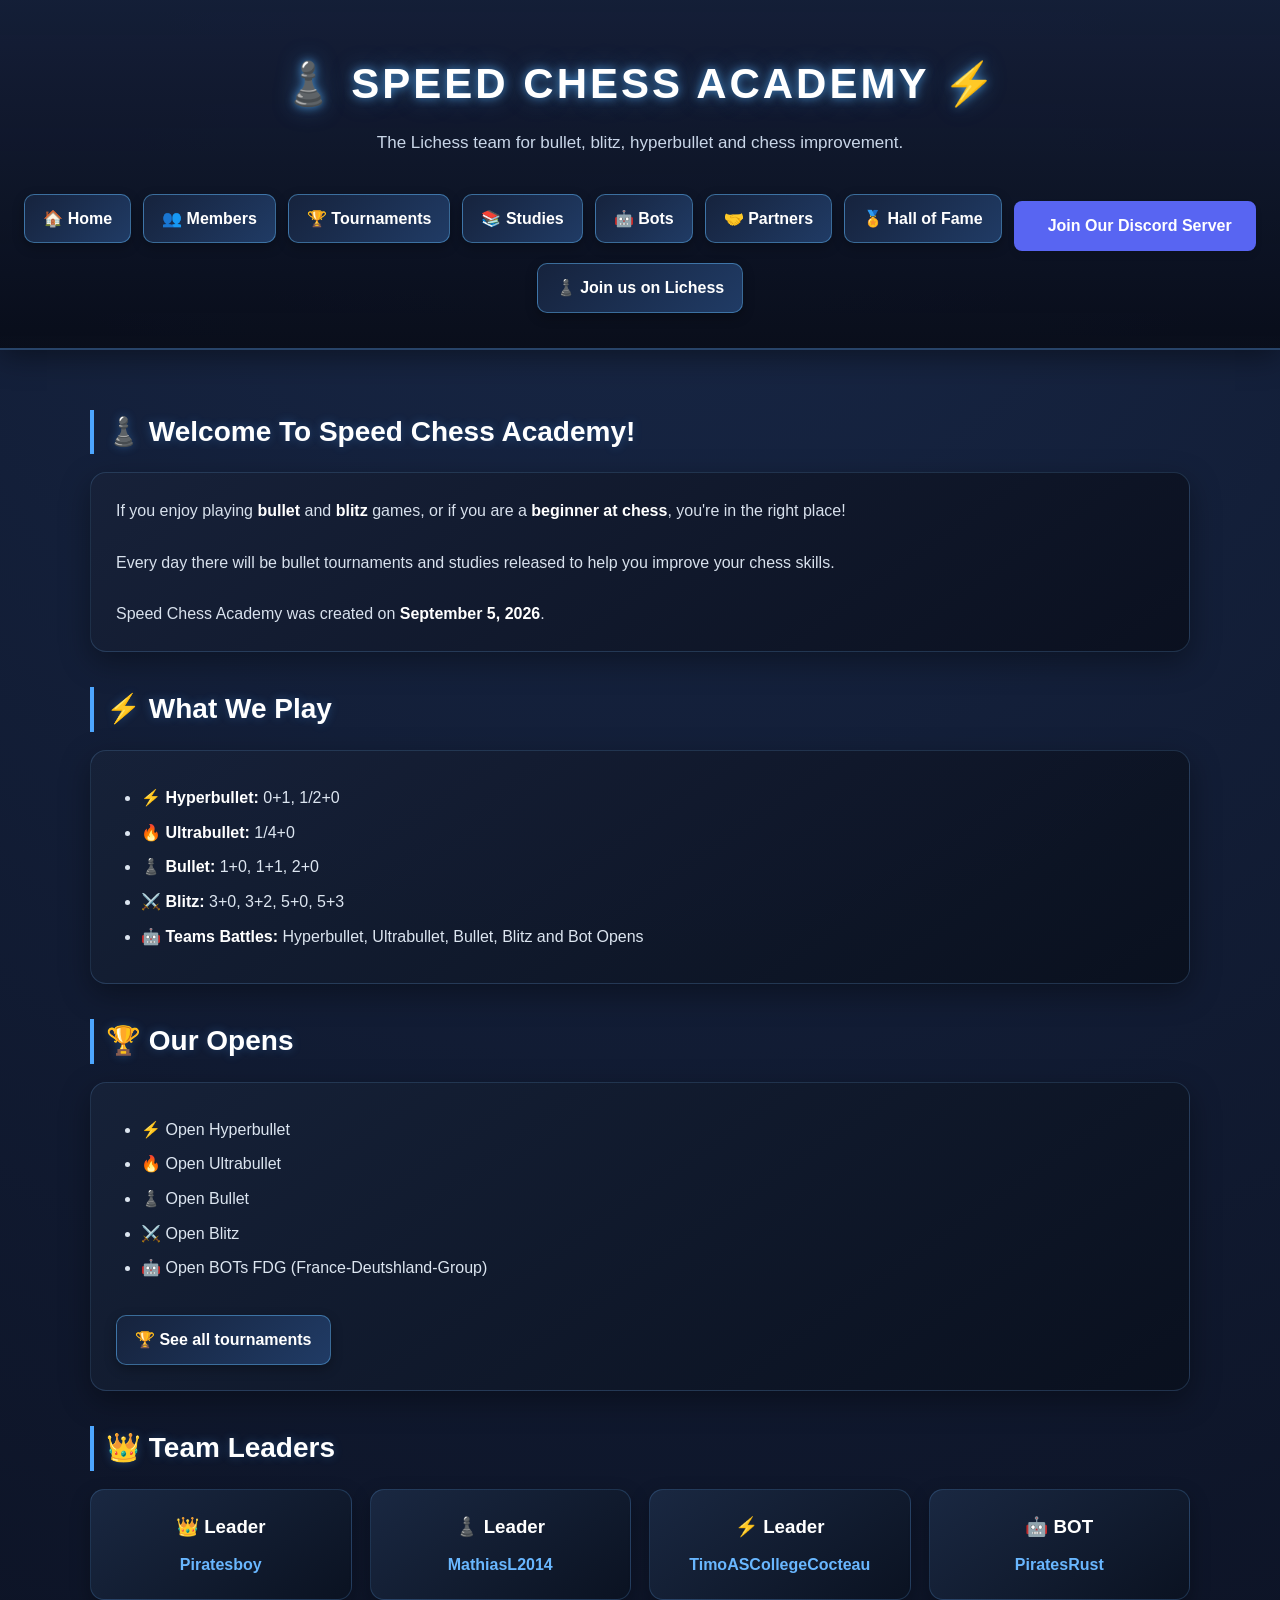
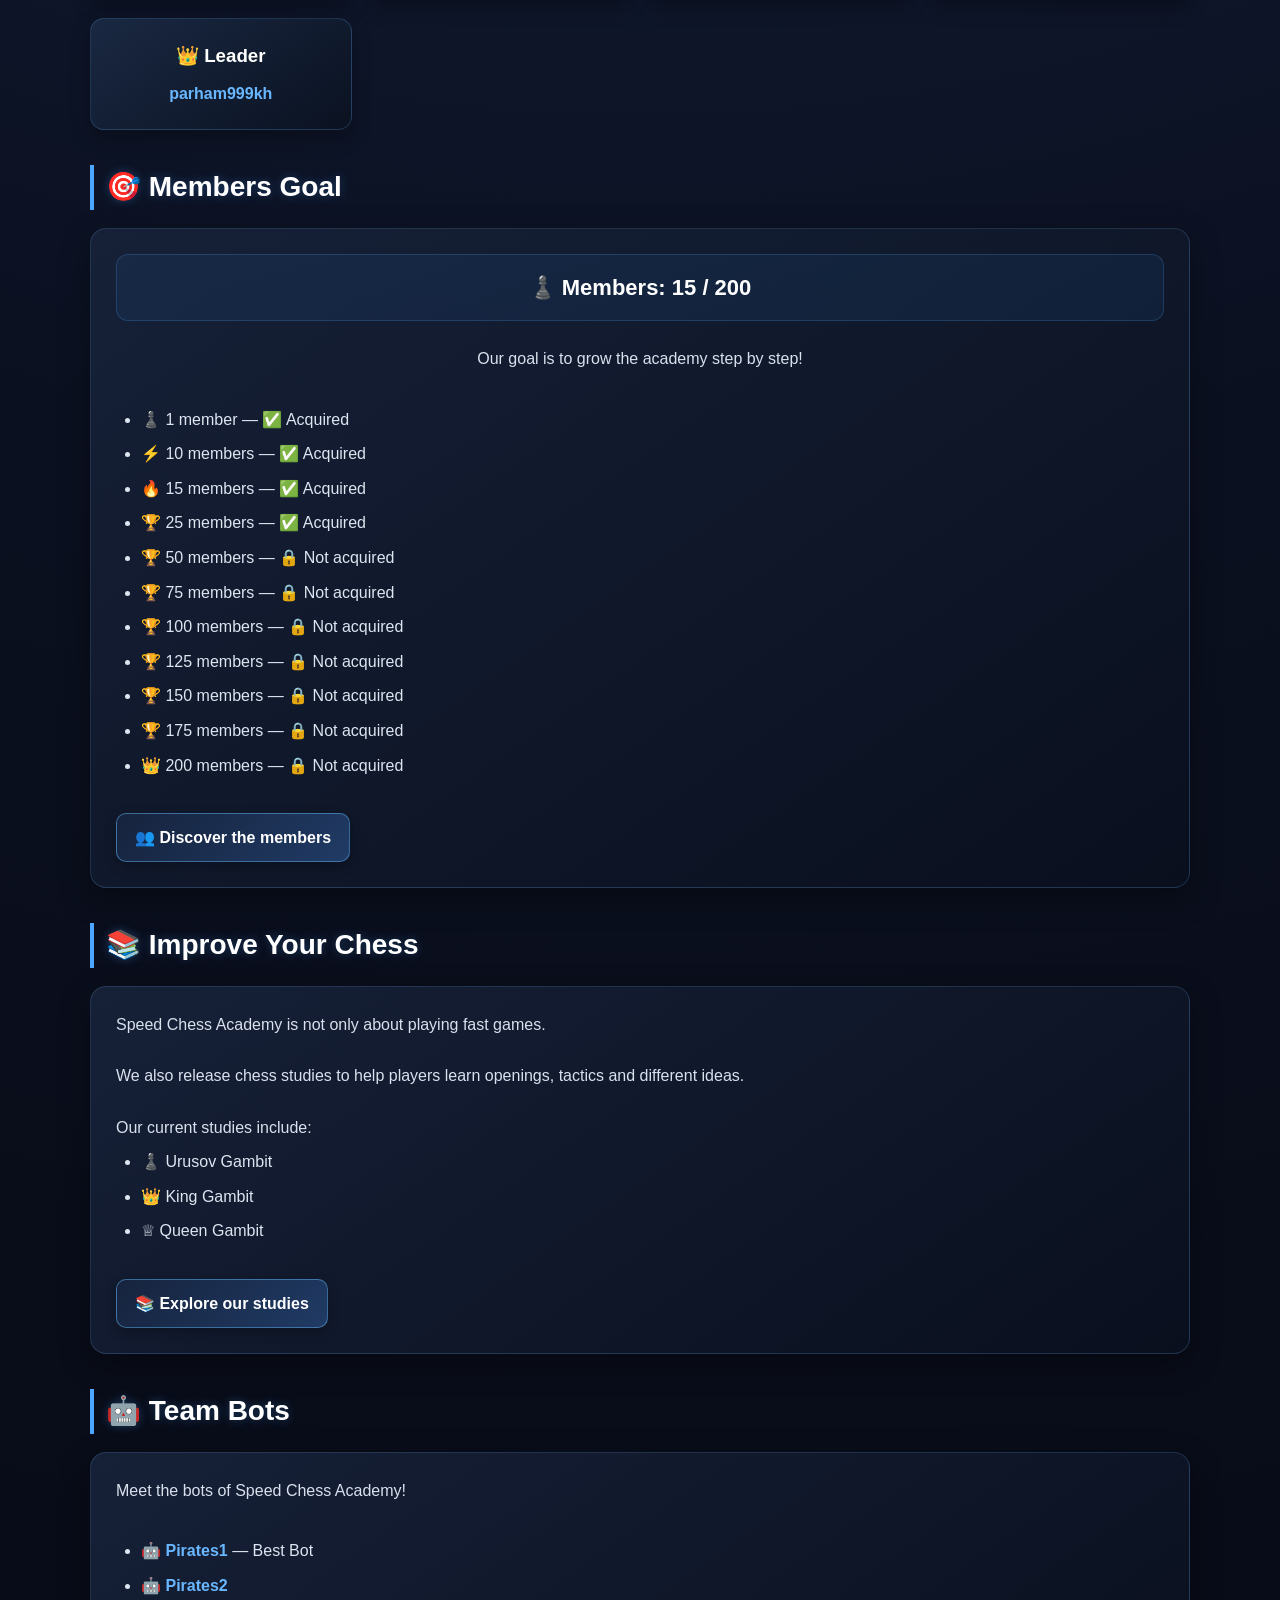
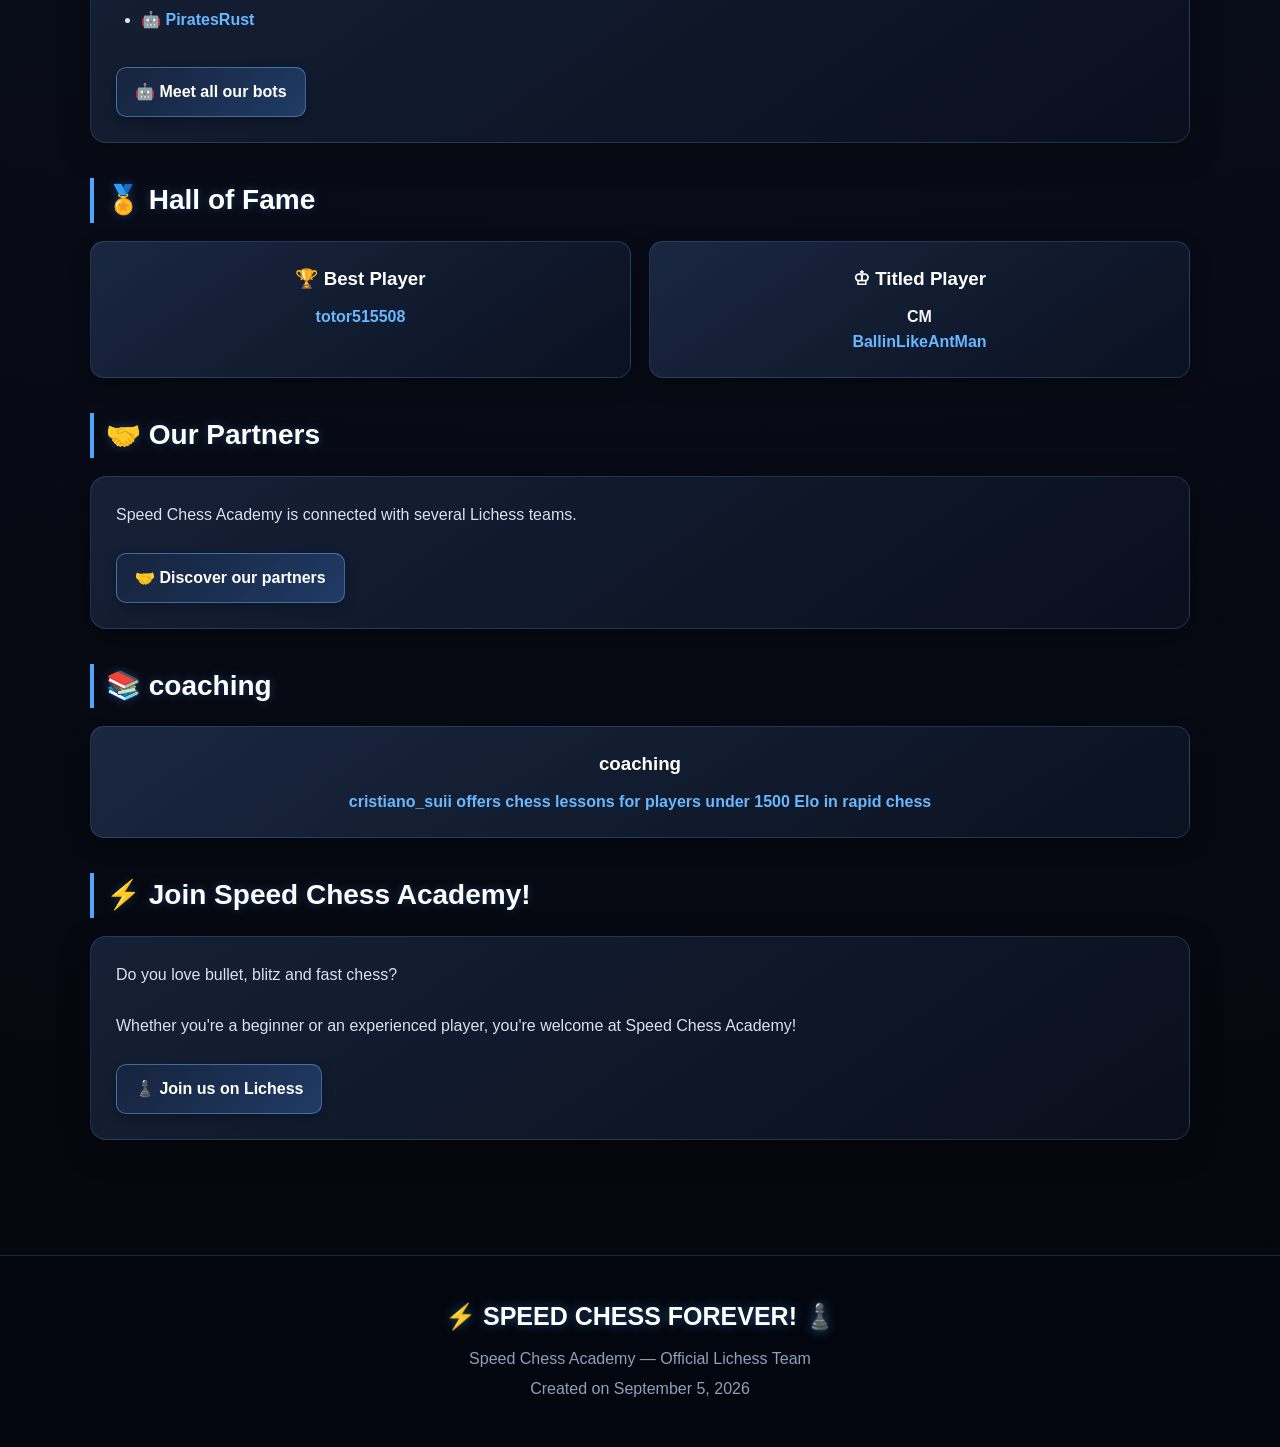
==== index.html @ 01b014a5 "Add files via upload" ====
<!DOCTYPE html>
<html lang="en">

<head>

    <meta charset="UTF-8">
    <meta name="viewport" content="width=device-width, initial-scale=1.0">

    <title>Speed Chess Academy ♟️⚡</title>

    <link rel="stylesheet" href="style.css">

</head>


<body>


<header>

    <h1>♟️ SPEED CHESS ACADEMY ⚡</h1>

    <p>
        The Lichess team for bullet, blitz,
        hyperbullet and chess improvement.
    </p>


    <div class="navigation">

        <a class="button" href="index.html">
            🏠 Home
        </a>

        <a class="button" href="members.html">
            👥 Members
        </a>

        <a class="button" href="tournaments.html">
            🏆 Tournaments
        </a>

        <a class="button" href="studies.html">
            📚 Studies
        </a>

        <a class="button" href="bots.html">
            🤖 Bots
        </a>

        <a class="button" href="partners.html">
            🤝 Partners
        </a>

        <a class="button" href="halloffame.html">
            🏅 Hall of Fame
        </a>

        <a href="discord.gg/vNCmdr3rrJ" target="_blank" class="discord-btn">
          <i class="fab fa-discord"></i> Join Our Discord Server
        </a>

        <a class="button"
           href="https://lichess.org/team/speed-chess-academy"
           target="_blank"
           rel="noopener noreferrer">
            ♟️ Join us on Lichess
        </a>

    </div>

</header>



<main>


<section>

    <h2>♟️ Welcome To Speed Chess Academy!</h2>


    <div class="card">

        <p>
            If you enjoy playing <strong>bullet</strong> and
            <strong>blitz</strong> games, or if you are a
            <strong>beginner at chess</strong>, you're in the
            right place!
        </p>


        <br>


        <p>
            Every day there will be bullet tournaments
            and studies released to help you improve
            your chess skills.
        </p>


        <br>


        <p>
            Speed Chess Academy was created on
            <strong>September 5, 2026</strong>.
        </p>

    </div>

</section>



<section>

    <h2>⚡ What We Play</h2>


    <div class="card">

        <ul>

            <li>
                ⚡ <strong>Hyperbullet:</strong>
                0+1, 1/2+0
            </li>

            <li>
                🔥 <strong>Ultrabullet:</strong>
                1/4+0
            </li>

            <li>
                ♟️ <strong>Bullet:</strong>
                1+0, 1+1, 2+0
            </li>

            <li>
                ⚔️ <strong>Blitz:</strong>
                3+0, 3+2, 5+0, 5+3
            </li>

            <li>
                🤖 <strong>Teams Battles:</strong>
                Hyperbullet, Ultrabullet, Bullet,
                Blitz and Bot Opens
            </li>

        </ul>

    </div>

</section>



<section>

    <h2>🏆 Our Opens</h2>


    <div class="card">

        <ul>

            <li>⚡ Open Hyperbullet</li>

            <li>🔥 Open Ultrabullet</li>

            <li>♟️ Open Bullet</li>

            <li>⚔️ Open Blitz</li>

            <li>🤖 Open BOTs FDG (France-Deutshland-Group)</li>

        </ul>


        <br>


        <a class="button" href="tournaments.html">
            🏆 See all tournaments
        </a>

    </div>

</section>



<section>

    <h2>👑 Team Leaders</h2>


    <div class="members">


        <div class="member">

            <h3>👑 Leader</h3>

            <p>
                <a class="study-link"
                   href="https://lichess.org/@/Piratesboy"
                   target="_blank"
                   rel="noopener noreferrer">
                    Piratesboy
                </a>
            </p>

        </div>



        <div class="member">

            <h3>♟️ Leader</h3>

            <p>
                <a class="study-link"
                   href="https://lichess.org/@/MathiasL2014"
                   target="_blank"
                   rel="noopener noreferrer">
                    MathiasL2014
                </a>
            </p>

        </div>



        <div class="member">

            <h3>⚡ Leader</h3>

            <p>
                <a class="study-link"
                   href="https://lichess.org/@/TimoASCollegeCocteau"
                   target="_blank"
                   rel="noopener noreferrer">
                    TimoASCollegeCocteau
                </a>
            </p>

        </div>



        <div class="member">

            <h3>🤖 BOT</h3>

            <p>
                <a class="study-link"
                   href="https://lichess.org/@/PiratesRust"
                   target="_blank"
                   rel="noopener noreferrer">
                    PiratesRust
                </a>
            </p>

        </div>


        <div class="members">


        <div class="member">

            <h3>👑 Leader</h3>

            <p>
                <a class="study-link"
                   href="https://lichess.org/@/parham999kh"
                   target="_blank"
                   rel="noopener noreferrer">
                    parham999kh
                </a>
            </p>

        </div>


    </div>

</section>



<section>

    <h2>🎯 Members Goal</h2>


    <div class="card">

        <p id="memberCounter">
            ♟️ Members: 28 / 200
        </p>


        <br>


        <p>
            Our goal is to grow the academy step by step!
        </p>


        <br>


        <ul>

            <li>♟️ 1 member — ✅ Acquired</li>

            <li>⚡ 10 members — ✅ Acquired</li>

            <li>🔥 15 members — ✅ Acquired</li>

            <li>🏆 25 members — ✅ Acquired</li>

            <li>🏆 50 members — 🔒 Not acquired</li>

            <li>🏆 75 members — 🔒 Not acquired</li>

            <li>🏆 100 members — 🔒 Not acquired</li>

            <li>🏆 125 members — 🔒 Not acquired</li>

            <li>🏆 150 members — 🔒 Not acquired</li>

            <li>🏆 175 members — 🔒 Not acquired</li>

            <li>👑 200 members — 🔒 Not acquired</li>

        </ul>


        <br>


        <a class="button" href="members.html">
            👥 Discover the members
        </a>

    </div>

</section>



<section>

    <h2>📚 Improve Your Chess</h2>


    <div class="card">

        <p>
            Speed Chess Academy is not only about playing
            fast games.
        </p>


        <br>


        <p>
            We also release chess studies to help players
            learn openings, tactics and different ideas.
        </p>


        <br>


        <p>
            Our current studies include:
        </p>


        <ul>

            <li>♟️ Urusov Gambit</li>

            <li>👑 King Gambit</li>

            <li>♕ Queen Gambit</li>

        </ul>


        <br>


        <a class="button" href="studies.html">
            📚 Explore our studies
        </a>

    </div>

</section>



<section>

    <h2>🤖 Team Bots</h2>


    <div class="card">

        <p>
            Meet the bots of Speed Chess Academy!
        </p>


        <br>


        <ul>

            <li>
                🤖
                <a class="study-link"
                   href="https://lichess.org/@/Pirates1"
                   target="_blank"
                   rel="noopener noreferrer">
                    Pirates1
                </a>
                — Best Bot
            </li>


            <li>
                🤖
                <a class="study-link"
                   href="https://lichess.org/@/Pirates2"
                   target="_blank"
                   rel="noopener noreferrer">
                    Pirates2
                </a>
            </li>


            <li>
                🤖
                <a class="study-link"
                   href="https://lichess.org/@/PiratesRust"
                   target="_blank"
                   rel="noopener noreferrer">
                    PiratesRust
                </a>
            </li>

        </ul>


        <br>


        <a class="button" href="bots.html">
            🤖 Meet all our bots
        </a>

    </div>

</section>



<section>

    <h2>🏅 Hall of Fame</h2>


    <div class="members">


        <div class="member">

            <h3>🏆 Best Player</h3>

            <p>

                <a class="study-link"
                   href="https://lichess.org/@/totor515508"
                   target="_blank"
                   rel="noopener noreferrer">
                    totor515508
                </a>

            </p>

        </div>



        <div class="member">

            <h3>♔ Titled Player</h3>

            <p>

                <strong>CM</strong>

                <br>

                <a class="study-link"
                   href="https://lichess.org/@/BallinLikeAntMan"
                   target="_blank"
                   rel="noopener noreferrer">
                    BallinLikeAntMan
                </a>

            </p>

        </div>


    </div>

</section>



<section>

    <h2>🤝 Our Partners</h2>


    <div class="card">

        <p>
            Speed Chess Academy is connected with
            several Lichess teams.
        </p>


        <br>


        <a class="button" href="partners.html">
            🤝 Discover our partners
        </a>

    </div>

</section>

<section>

    <h2>📚 coaching</h2>

    <div class="members">


        <div class="member">

            <h3>coaching</h3>

            <p>

                <a class="study-link"
                   href="https://lichess.org/@/cristiano_suiii"
                   target="_blank"
                   rel="noopener noreferrer">
                    cristiano_suii offers chess lessons for players under 1500 Elo in rapid chess
                </a>

            </p>

        </div>

</section>



<section>

    <h2>⚡ Join Speed Chess Academy!</h2>


    <div class="card">

        <p>
            Do you love bullet, blitz and fast chess?
        </p>


        <br>


        <p>
            Whether you're a beginner or an experienced
            player, you're welcome at Speed Chess Academy!
        </p>


        <br>


        <a class="button"
           href="https://lichess.org/team/speed-chess-academy"
           target="_blank"
           rel="noopener noreferrer">

            ♟️ Join us on Lichess

        </a>

    </div>

</section>


</main>



<footer>

    <h2>⚡ SPEED CHESS FOREVER! ♟️</h2>

    <p>
        Speed Chess Academy — Official Lichess Team
    </p>

    <p>
        Created on September 5, 2026
    </p>

</footer>



<script src="script.js"></script>


</body>

</html>
---- style.css ----
/* =========================================
   SPEED CHESS ACADEMY
   Main Style Sheet
   ========================================= */


/* ---------- GENERAL ---------- */

* {
    box-sizing: border-box;
    margin: 0;
    padding: 0;
}


html {
    scroll-behavior: smooth;
}


body {
    font-family: Arial, Helvetica, sans-serif;

    background:
        radial-gradient(circle at top, #182848 0%, #0b1020 45%, #05070d 100%);

    color: #f5f5f5;

    line-height: 1.6;

    min-height: 100vh;
}


/* ---------- HEADER ---------- */

header {
    text-align: center;

    padding: 50px 20px 35px;

    background:
        linear-gradient(
            180deg,
            rgba(20, 30, 55, 0.98),
            rgba(8, 12, 24, 0.92)
        );

    border-bottom: 2px solid rgba(100, 180, 255, 0.25);

    box-shadow:
        0 5px 30px rgba(0, 0, 0, 0.45);
}


header h1 {
    font-size: 42px;

    letter-spacing: 3px;

    margin-bottom: 12px;

    color: #ffffff;

    text-shadow:
        0 0 10px rgba(90, 180, 255, 0.7),
        0 0 25px rgba(90, 180, 255, 0.35);
}


header p {
    max-width: 750px;

    margin: auto;

    color: #c9d6e8;

    font-size: 17px;
}


/* ---------- NAVIGATION ---------- */

.navigation {
    display: flex;

    justify-content: center;

    align-items: center;

    flex-wrap: wrap;

    gap: 12px;

    margin-top: 30px;
}


.button {
    display: inline-block;

    text-decoration: none;

    color: white;

    background:
        linear-gradient(
            135deg,
            #16233d,
            #203b65
        );

    border: 1px solid rgba(100, 190, 255, 0.45);

    border-radius: 10px;

    padding: 11px 18px;

    font-weight: bold;

    transition:
        transform 0.2s ease,
        box-shadow 0.2s ease,
        background 0.2s ease;

    box-shadow:
        0 4px 12px rgba(0, 0, 0, 0.3);
}


.button:hover {
    transform: translateY(-3px);

    background:
        linear-gradient(
            135deg,
            #234d80,
            #2e69a8
        );

    box-shadow:
        0 0 18px rgba(70, 170, 255, 0.5);
}


.button:active {
    transform: translateY(0);
}


/* ---------- MAIN ---------- */

main {
    width: min(1100px, 92%);

    margin: auto;

    padding: 25px 0 50px;
}


/* ---------- SECTIONS ---------- */

section {
    margin: 35px 0;
}


section h2 {
    font-size: 28px;

    margin-bottom: 18px;

    padding-left: 12px;

    border-left: 4px solid #4da6ff;

    color: #ffffff;

    text-shadow:
        0 0 10px rgba(70, 160, 255, 0.3);
}


/* ---------- CARDS ---------- */

.card {
    background:
        linear-gradient(
            145deg,
            rgba(23, 34, 57, 0.95),
            rgba(10, 16, 30, 0.95)
        );

    border: 1px solid rgba(120, 190, 255, 0.18);

    border-radius: 16px;

    padding: 25px;

    box-shadow:
        0 10px 30px rgba(0, 0, 0, 0.35);

    transition:
        transform 0.25s ease,
        border-color 0.25s ease,
        box-shadow 0.25s ease;
}


.card:hover {
    transform: translateY(-3px);

    border-color:
        rgba(100, 190, 255, 0.4);

    box-shadow:
        0 12px 35px rgba(0, 0, 0, 0.5),
        0 0 20px rgba(50, 150, 255, 0.08);
}


.card p {
    color: #d8e1ed;
}


.card strong {
    color: #ffffff;
}


/* ---------- LISTS ---------- */

ul {
    padding-left: 25px;
}


li {
    margin: 9px 0;

    color: #dce5f0;
}


li strong {
    color: white;
}


/* ---------- LINKS ---------- */

.study-link {
    color: #69b7ff;

    text-decoration: none;

    font-weight: bold;

    transition:
        color 0.2s ease,
        text-shadow 0.2s ease;
}


.study-link:hover {
    color: #a7d8ff;

    text-shadow:
        0 0 10px rgba(80, 180, 255, 0.7);

    text-decoration: underline;
}


/* ---------- MEMBERS ---------- */

.members {
    display: grid;

    grid-template-columns:
        repeat(auto-fit, minmax(220px, 1fr));

    gap: 18px;
}


.member {
    background:
        linear-gradient(
            145deg,
            rgba(27, 41, 67, 0.95),
            rgba(11, 18, 33, 0.95)
        );

    border: 1px solid rgba(100, 180, 255, 0.2);

    border-radius: 14px;

    padding: 22px;

    text-align: center;

    box-shadow:
        0 8px 20px rgba(0, 0, 0, 0.3);

    transition:
        transform 0.2s ease,
        box-shadow 0.2s ease;
}


.member:hover {
    transform: translateY(-5px);

    box-shadow:
        0 12px 25px rgba(0, 0, 0, 0.45),
        0 0 18px rgba(70, 160, 255, 0.15);
}


.member h3 {
    margin-bottom: 10px;

    color: #ffffff;
}


/* ---------- MEMBER COUNTER ---------- */

#memberCounter {
    font-size: 22px;

    font-weight: bold;

    text-align: center;

    padding: 15px;

    border-radius: 12px;

    background:
        rgba(60, 150, 255, 0.08);

    border: 1px solid
        rgba(80, 170, 255, 0.2);

    color: #ffffff;
}


/* ---------- FOOTER ---------- */

footer {
    text-align: center;

    padding: 40px 20px;

    margin-top: 30px;

    background:
        rgba(4, 7, 14, 0.95);

    border-top:
        1px solid rgba(100, 180, 255, 0.2);
}


footer h2 {
    font-size: 25px;

    margin-bottom: 10px;

    color: #ffffff;

    text-shadow:
        0 0 12px rgba(70, 170, 255, 0.45);
}


footer p {
    color: #8fa1b8;

    margin: 5px 0;
}


/* ---------- SPECIAL BUTTON ---------- */

#memberCounter + br + p {
    text-align: center;
}


/* ---------- MOBILE ---------- */

@media (max-width: 700px) {

    header {
        padding: 35px 15px 25px;
    }


    header h1 {
        font-size: 29px;

        letter-spacing: 1px;
    }


    header p {
        font-size: 15px;
    }


    .navigation {
        flex-direction: column;

        width: 100%;
    }


    .navigation .button {
        width: 100%;

        max-width: 320px;

        text-align: center;
    }


    main {
        width: 94%;
    }


    section {
        margin: 28px 0;
    }


    section h2 {
        font-size: 23px;
    }


    .card {
        padding: 20px;

        border-radius: 13px;
    }


    .members {
        grid-template-columns: 1fr;
    }


    footer h2 {
        font-size: 21px;
    }

}


/* ---------- SMALL PHONES ---------- */

@media (max-width: 400px) {

    header h1 {
        font-size: 24px;
    }


    section h2 {
        font-size: 21px;
    }


    .card {
        padding: 16px;
    }


    .button {
        font-size: 14px;

        padding: 10px 14px;
    }

}

.discord-btn {
  display: inline-flex;
  align-items: center;
  gap: 10px;
  background-color: #5865F2; /* Couleur officielle Discord */
  color: #ffffff !important;
  font-family: 'Arial', sans-serif;
  font-weight: bold;
  font-size: 16px;
  padding: 12px 24px;
  border-radius: 8px;
  text-decoration: none;
  transition: background-color 0.3s ease, transform 0.2s ease;
  box-shadow: 0 4px 6px rgba(0, 0, 0, 0.1);
  margin-top: 15px;
}

.discord-btn:hover {
  background-color: #4752C4; /* Violet plus foncé au survol */
  transform: translateY(-2px); /* Léger effet de soulèvement */
  box-shadow: 0 6px 12px rgba(0, 0, 0, 0.15);
}
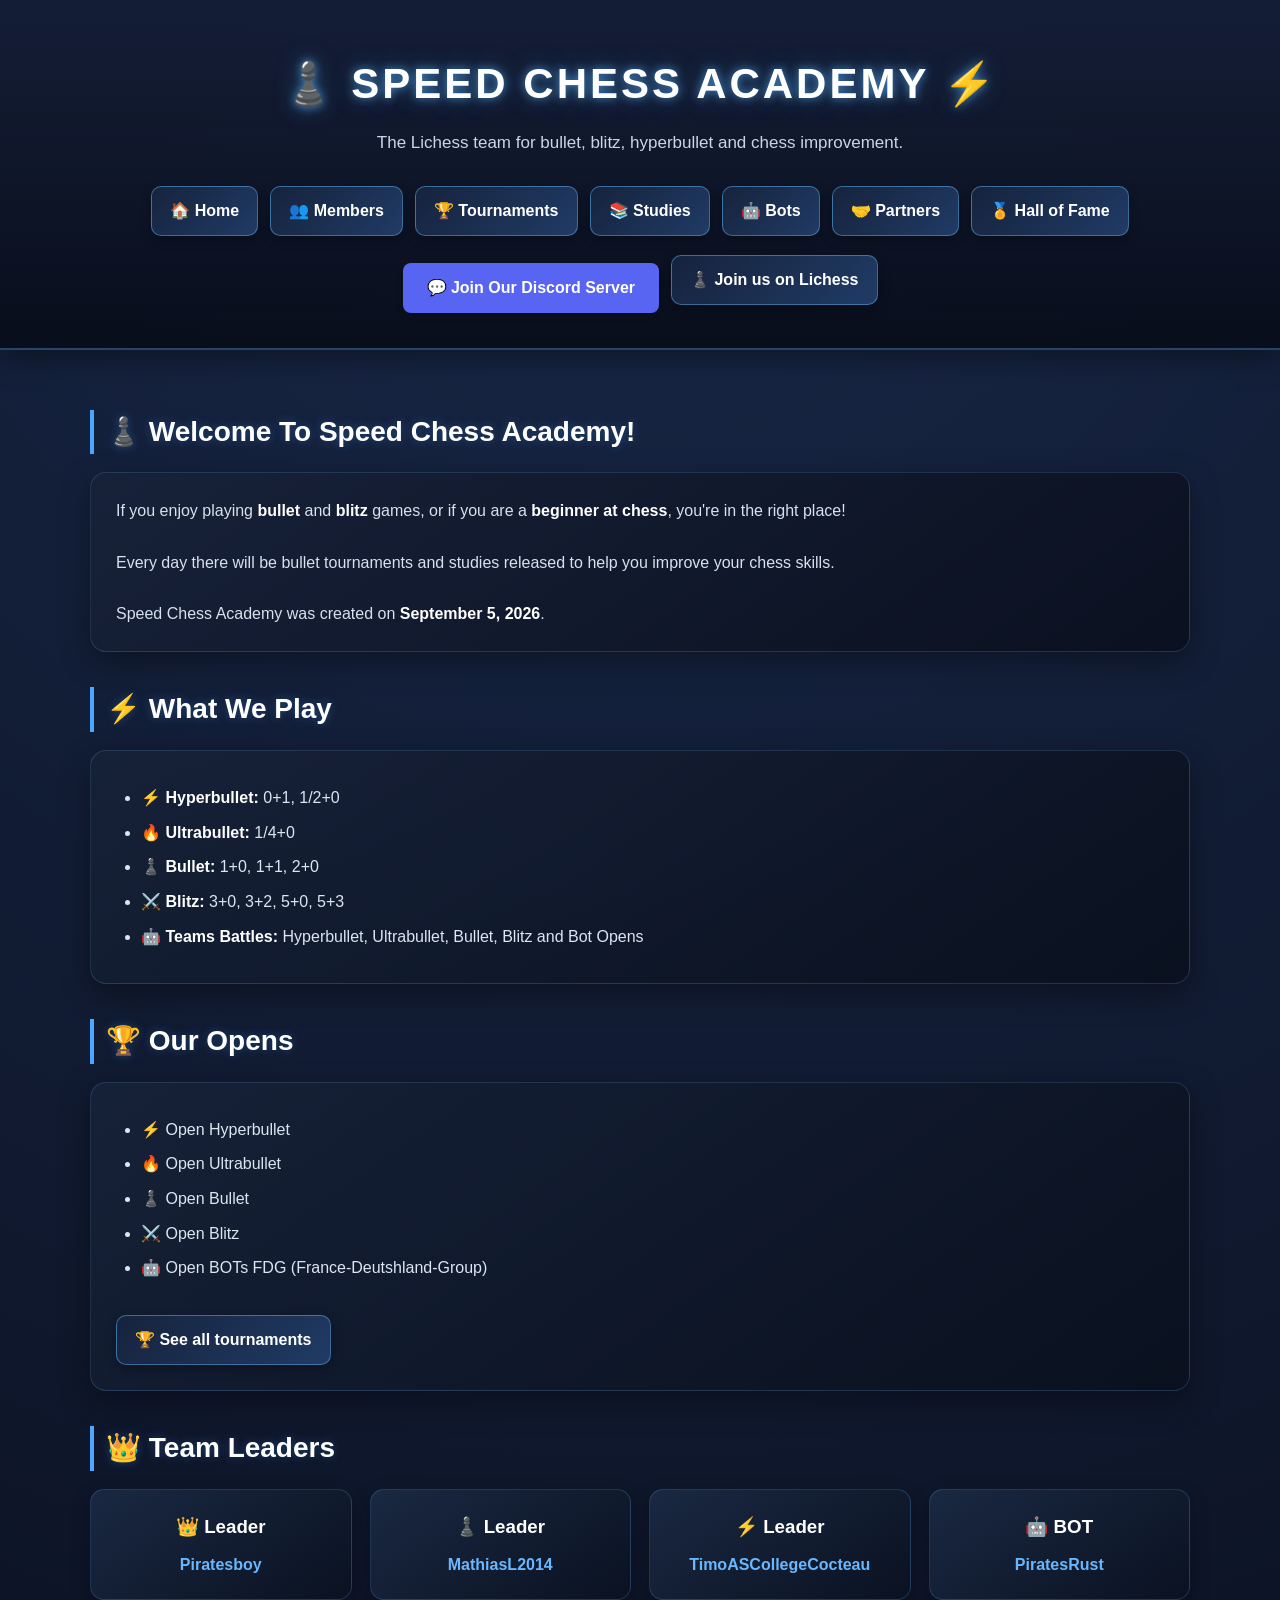
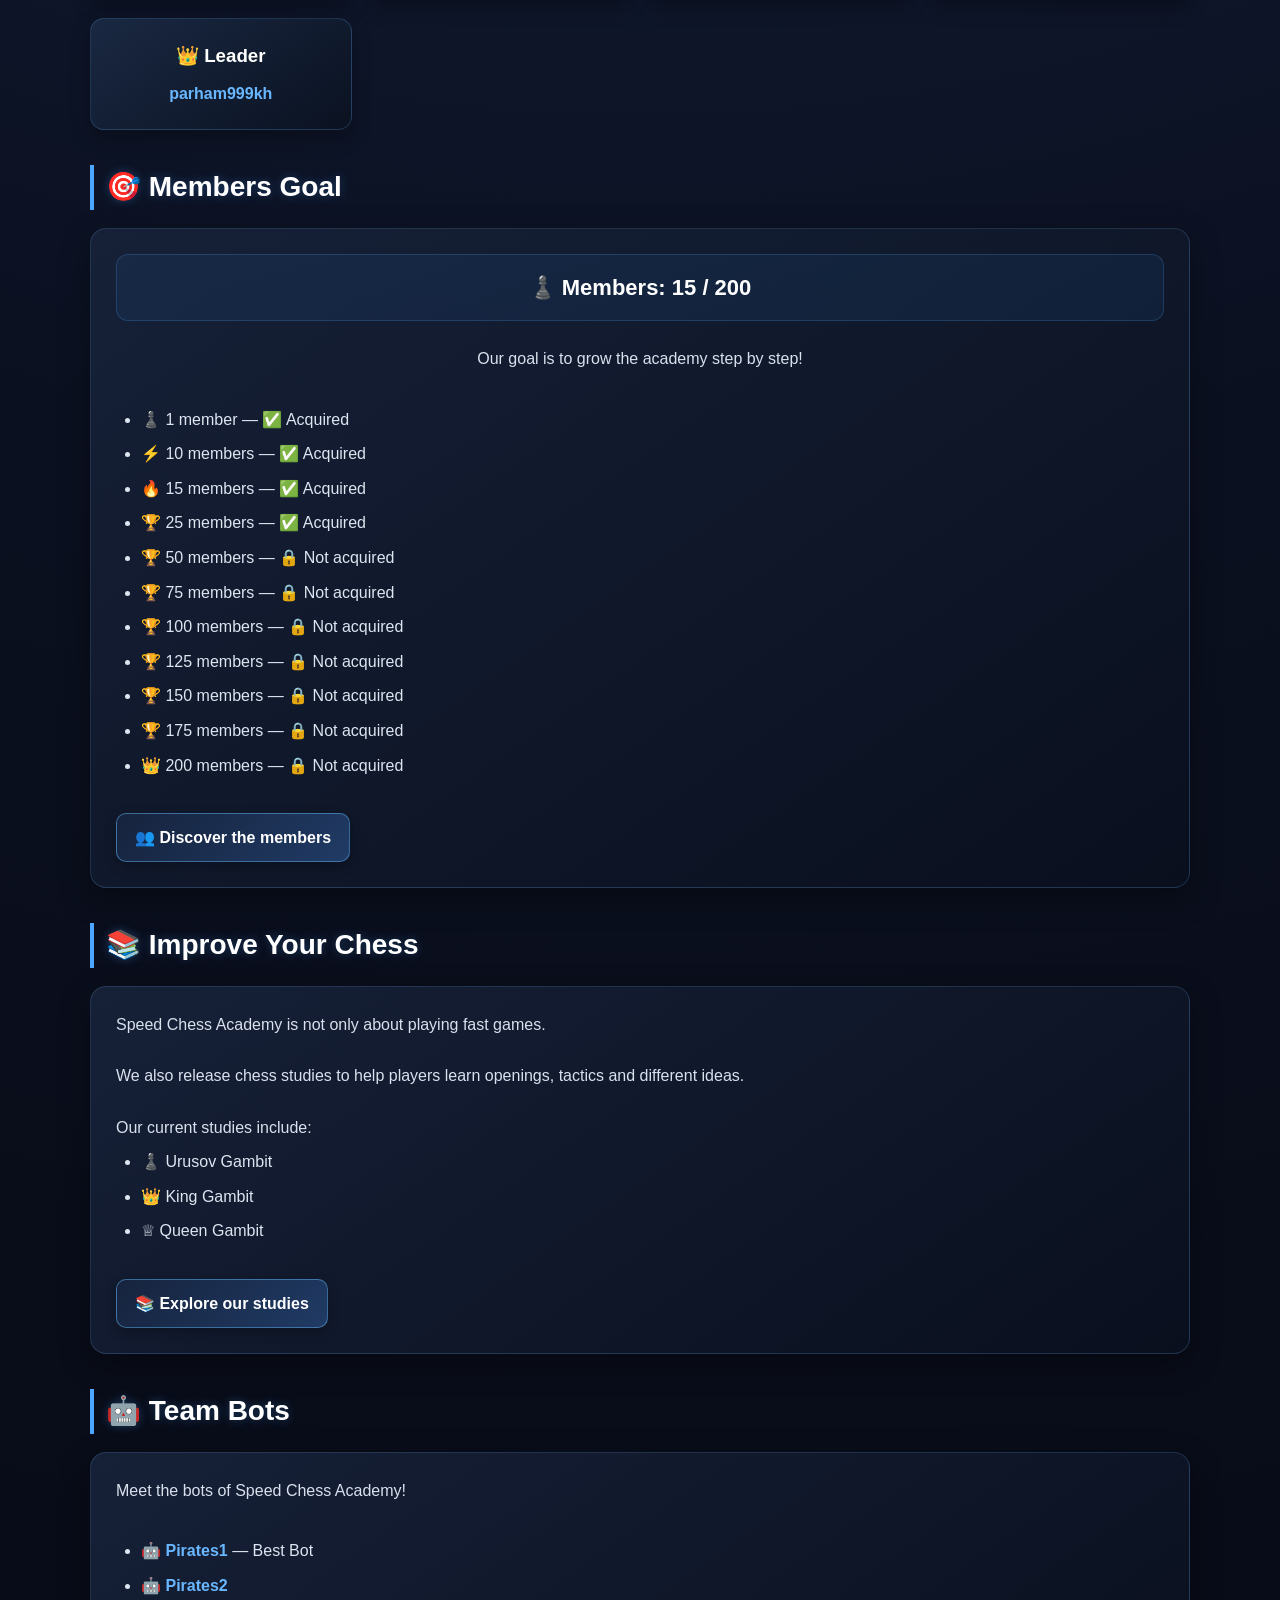
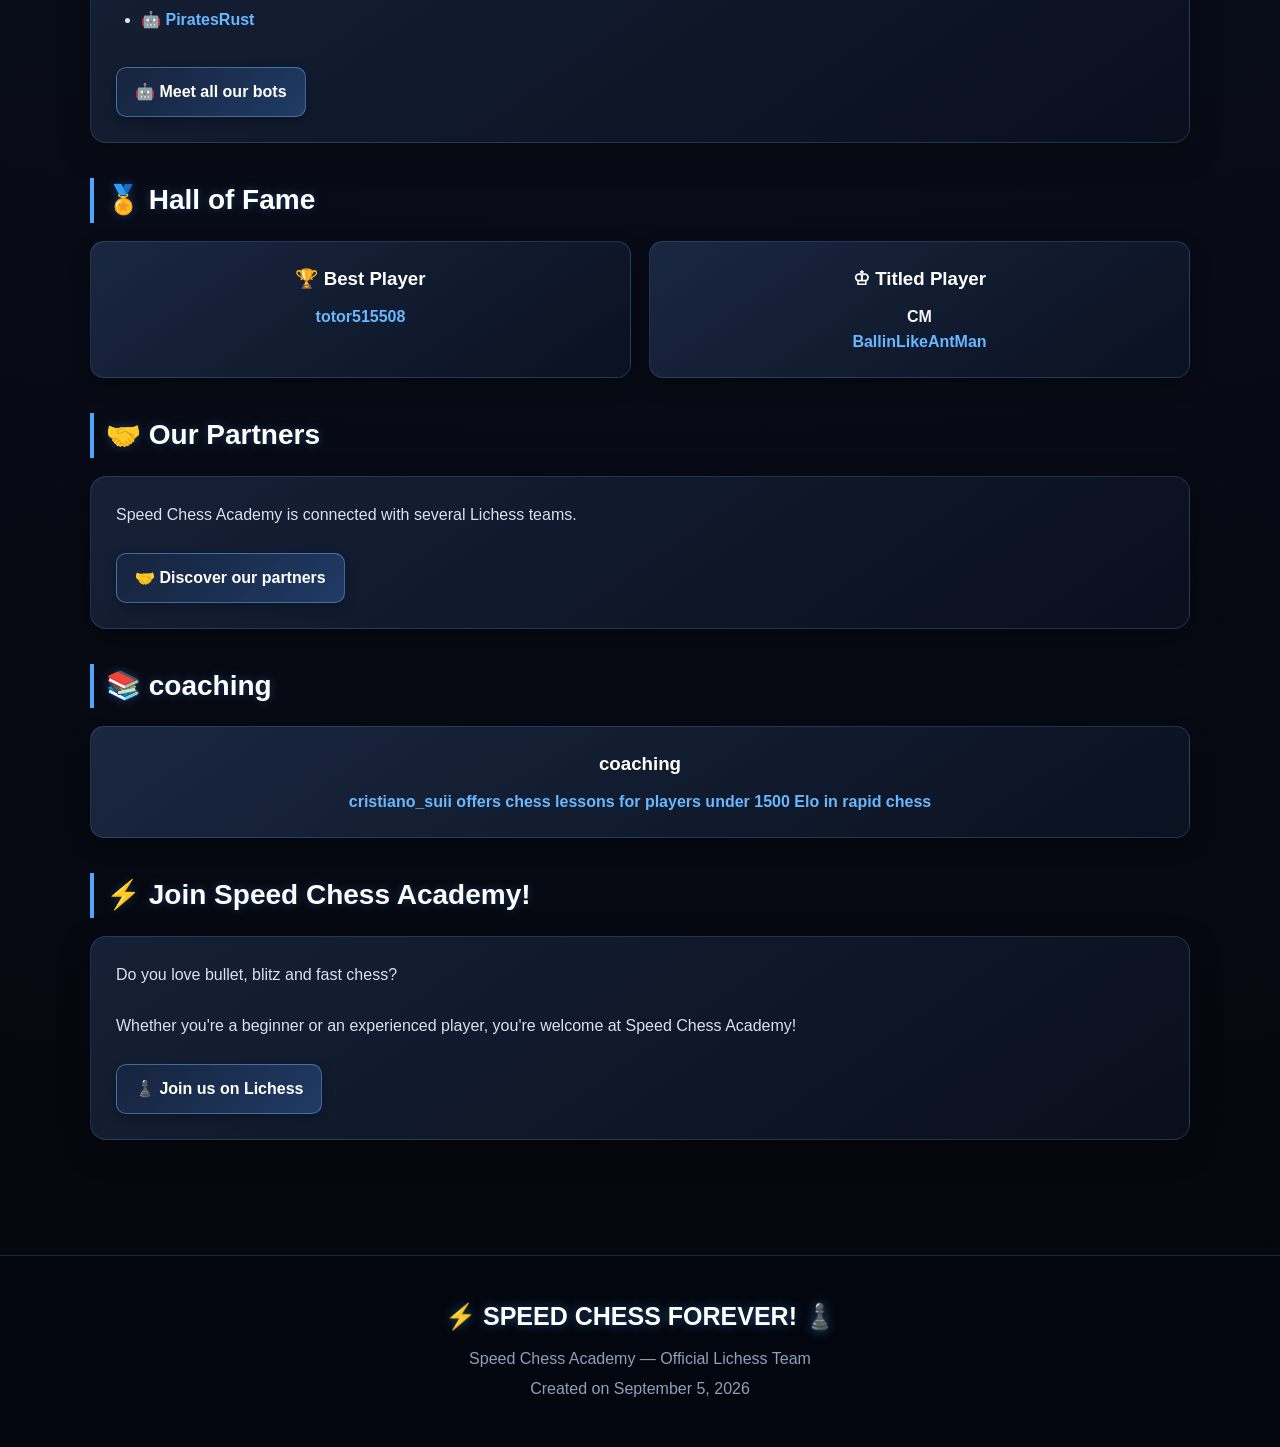
==== commit 2a11905d: "Add files via upload" ====
--- a/index.html
+++ b/index.html
@@ -56,9 +56,10 @@
             🏅 Hall of Fame
         </a>
 
-        <a href="discord.gg/vNCmdr3rrJ" target="_blank" class="discord-btn">
-          <i class="fab fa-discord"></i> Join Our Discord Server
-        </a>
+        <a href="https://discord.gg" target="_blank" class="discord-btn">
+            💬 Join Our Discord Server
+        </a>
+
 
         <a class="button"
            href="https://lichess.org/team/speed-chess-academy"
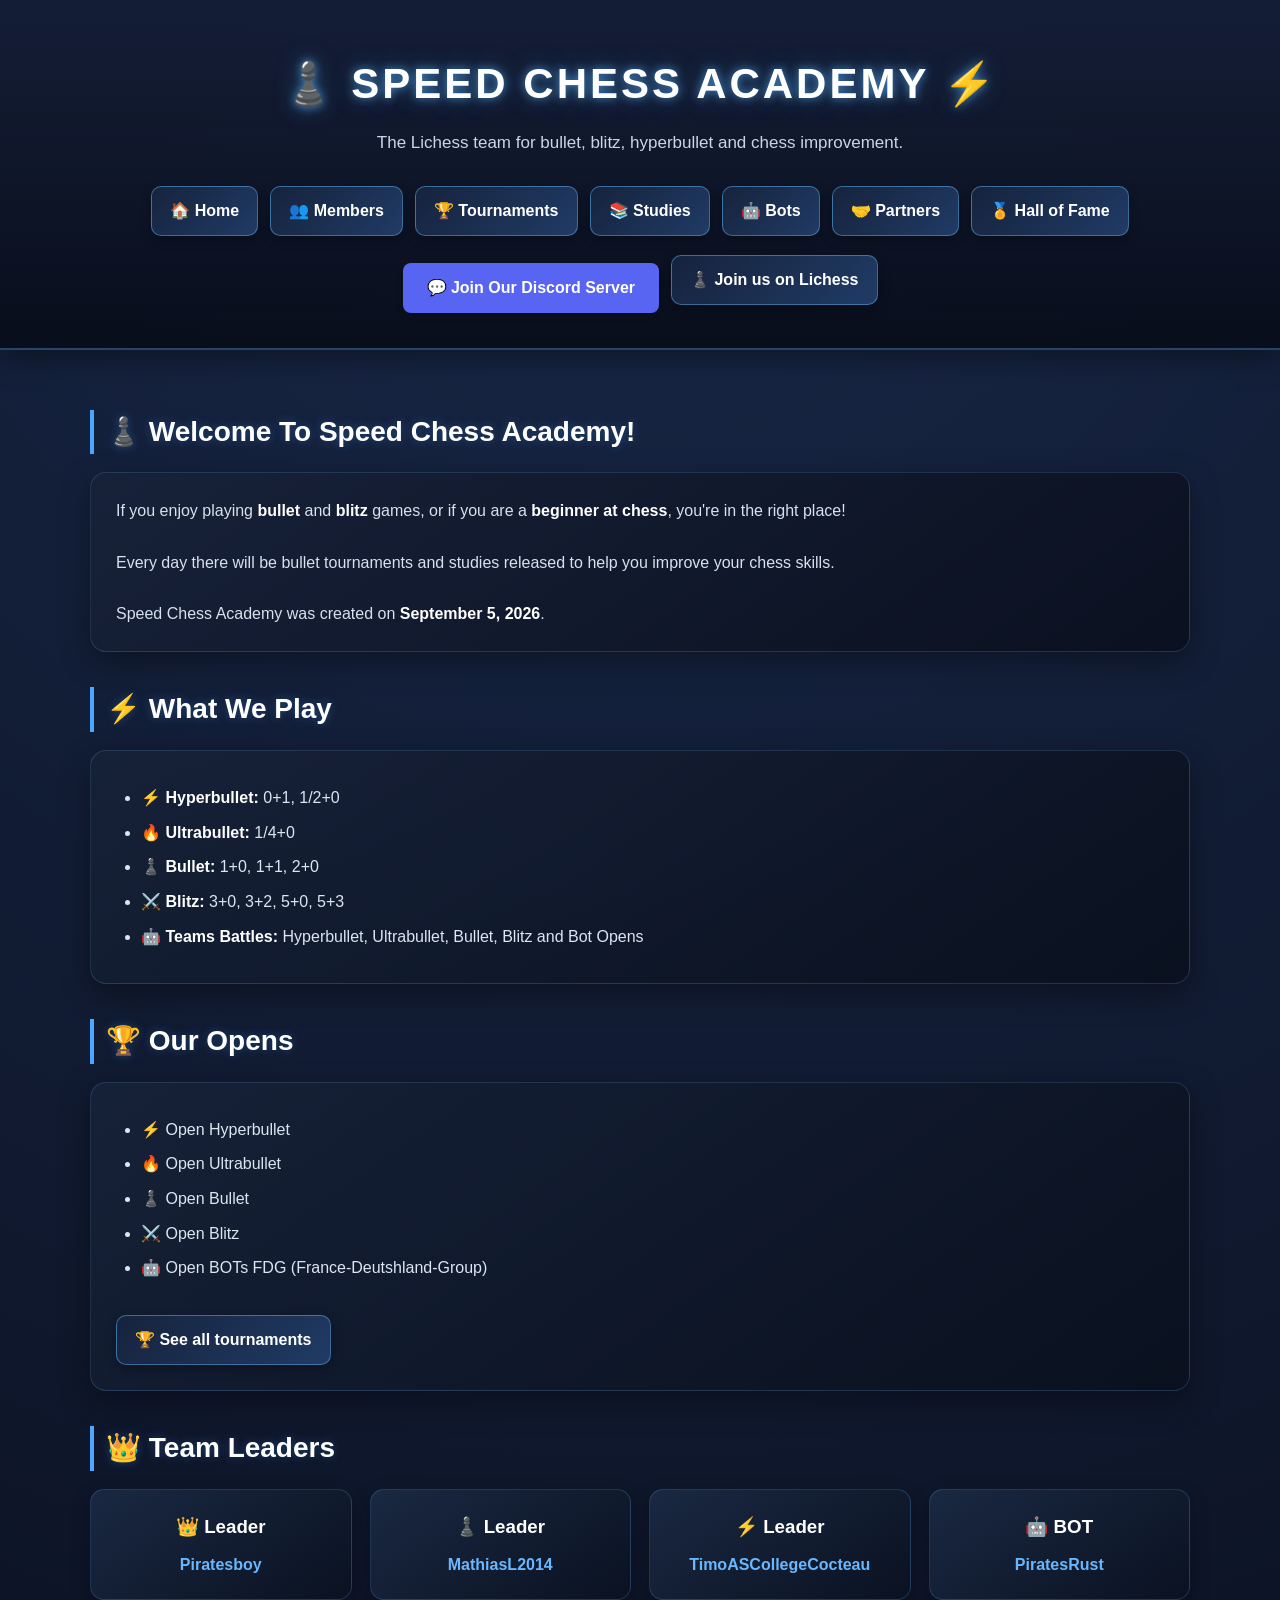
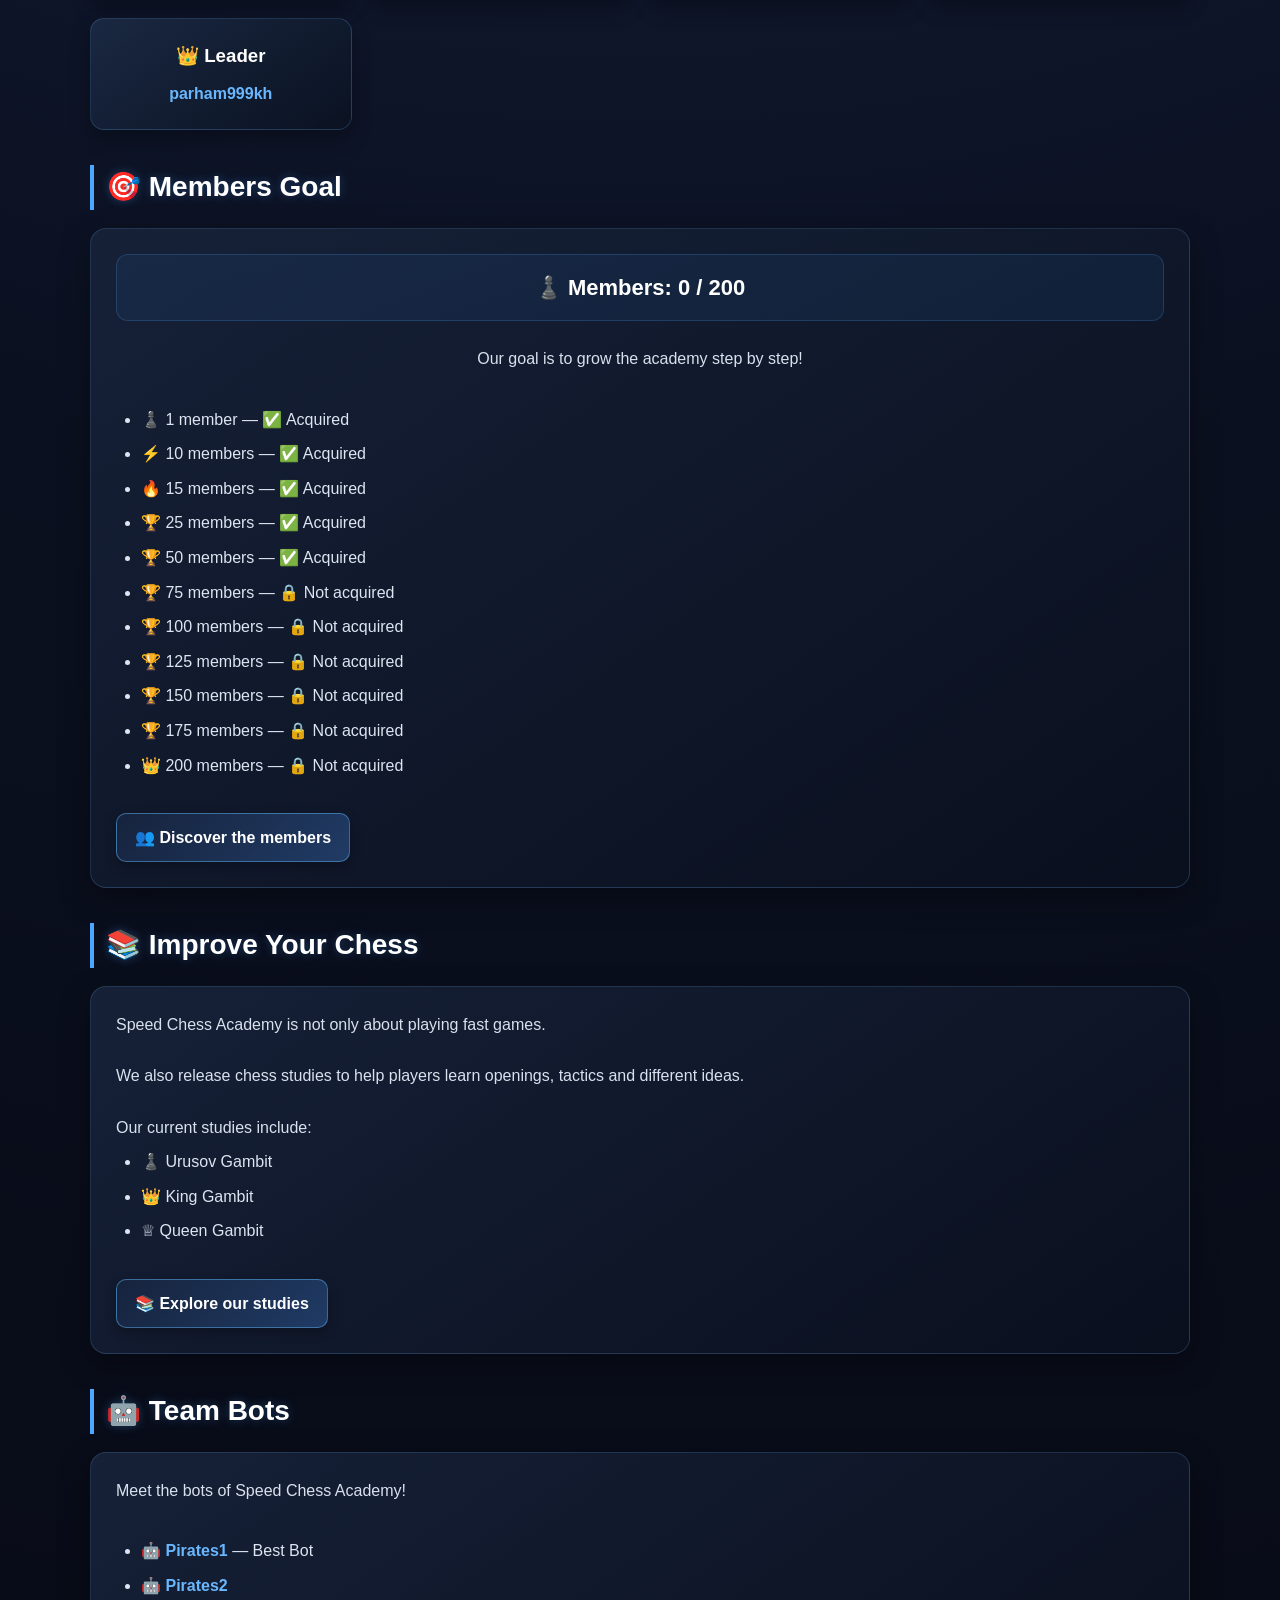
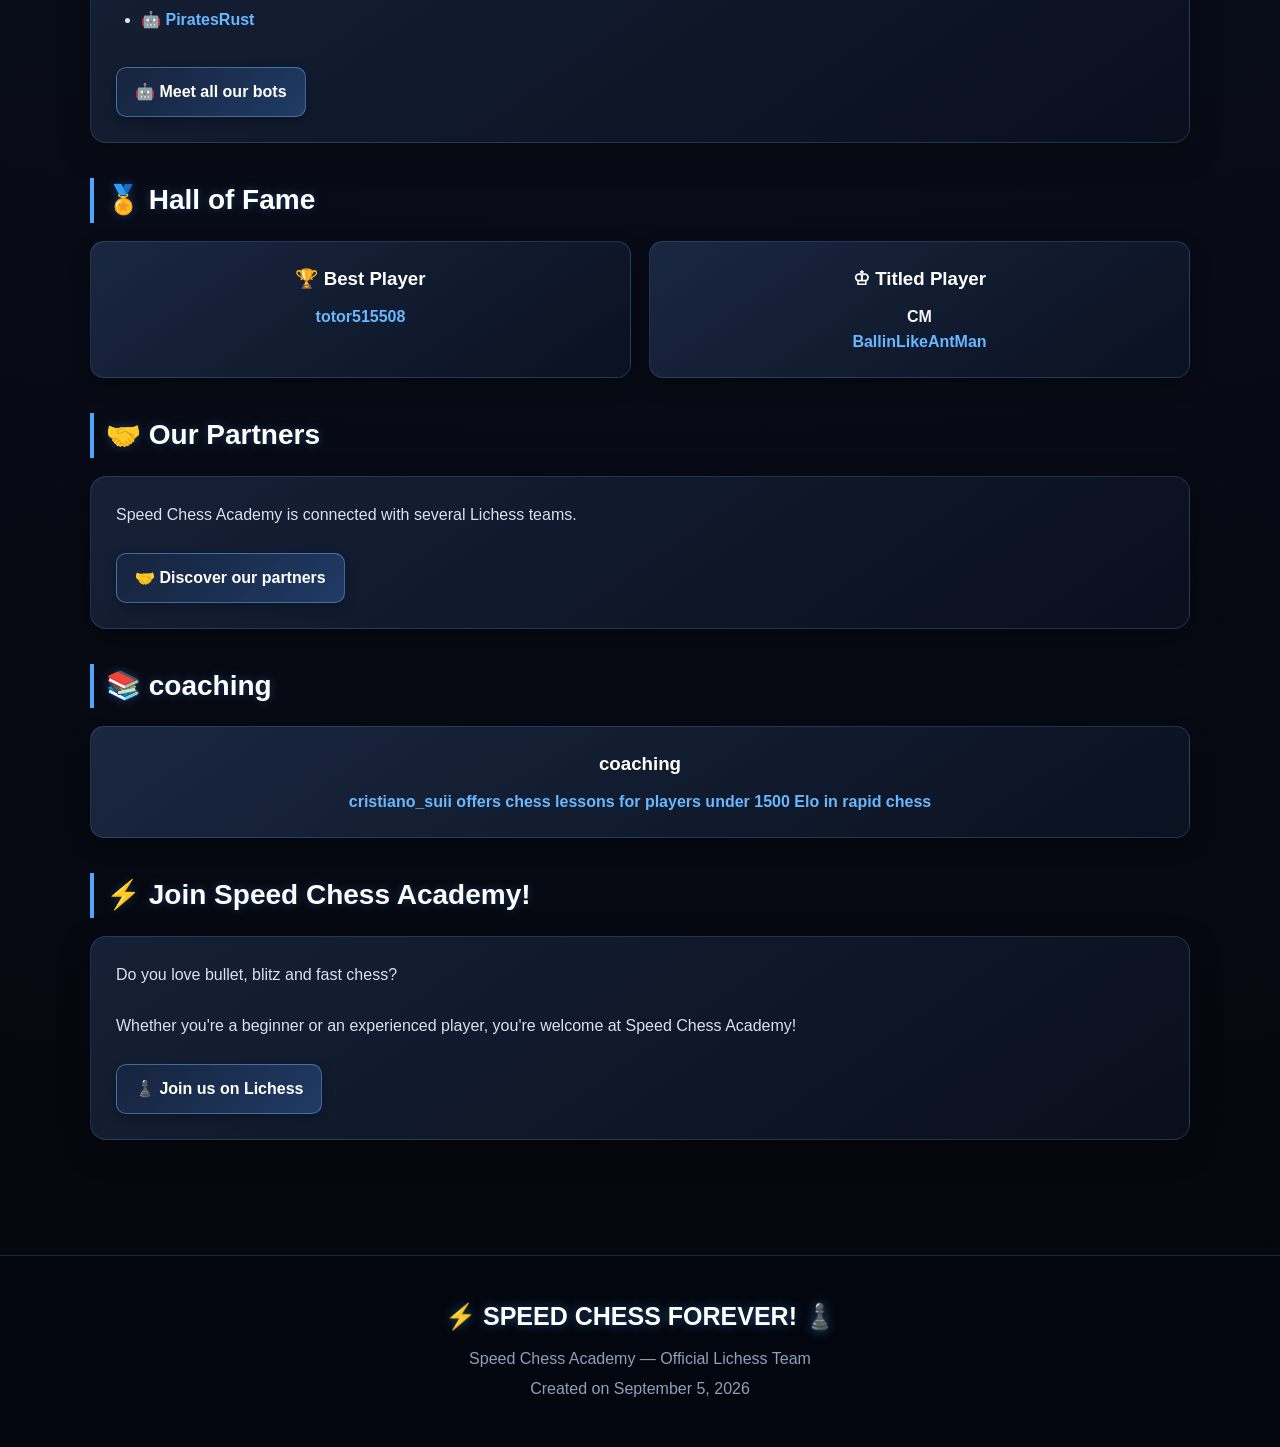
==== commit cc8dc3ee: "Add files via upload" ====
--- a/index.html
+++ b/index.html
@@ -302,7 +302,7 @@
     <div class="card">
 
         <p id="memberCounter">
-            ♟️ Members: 28 / 200
+            ♟️ Members: 55 / 200
         </p>
 
 
@@ -327,7 +327,7 @@
 
             <li>🏆 25 members — ✅ Acquired</li>
 
-            <li>🏆 50 members — 🔒 Not acquired</li>
+            <li>🏆 50 members — ✅ Acquired</li>
 
             <li>🏆 75 members — 🔒 Not acquired</li>
 
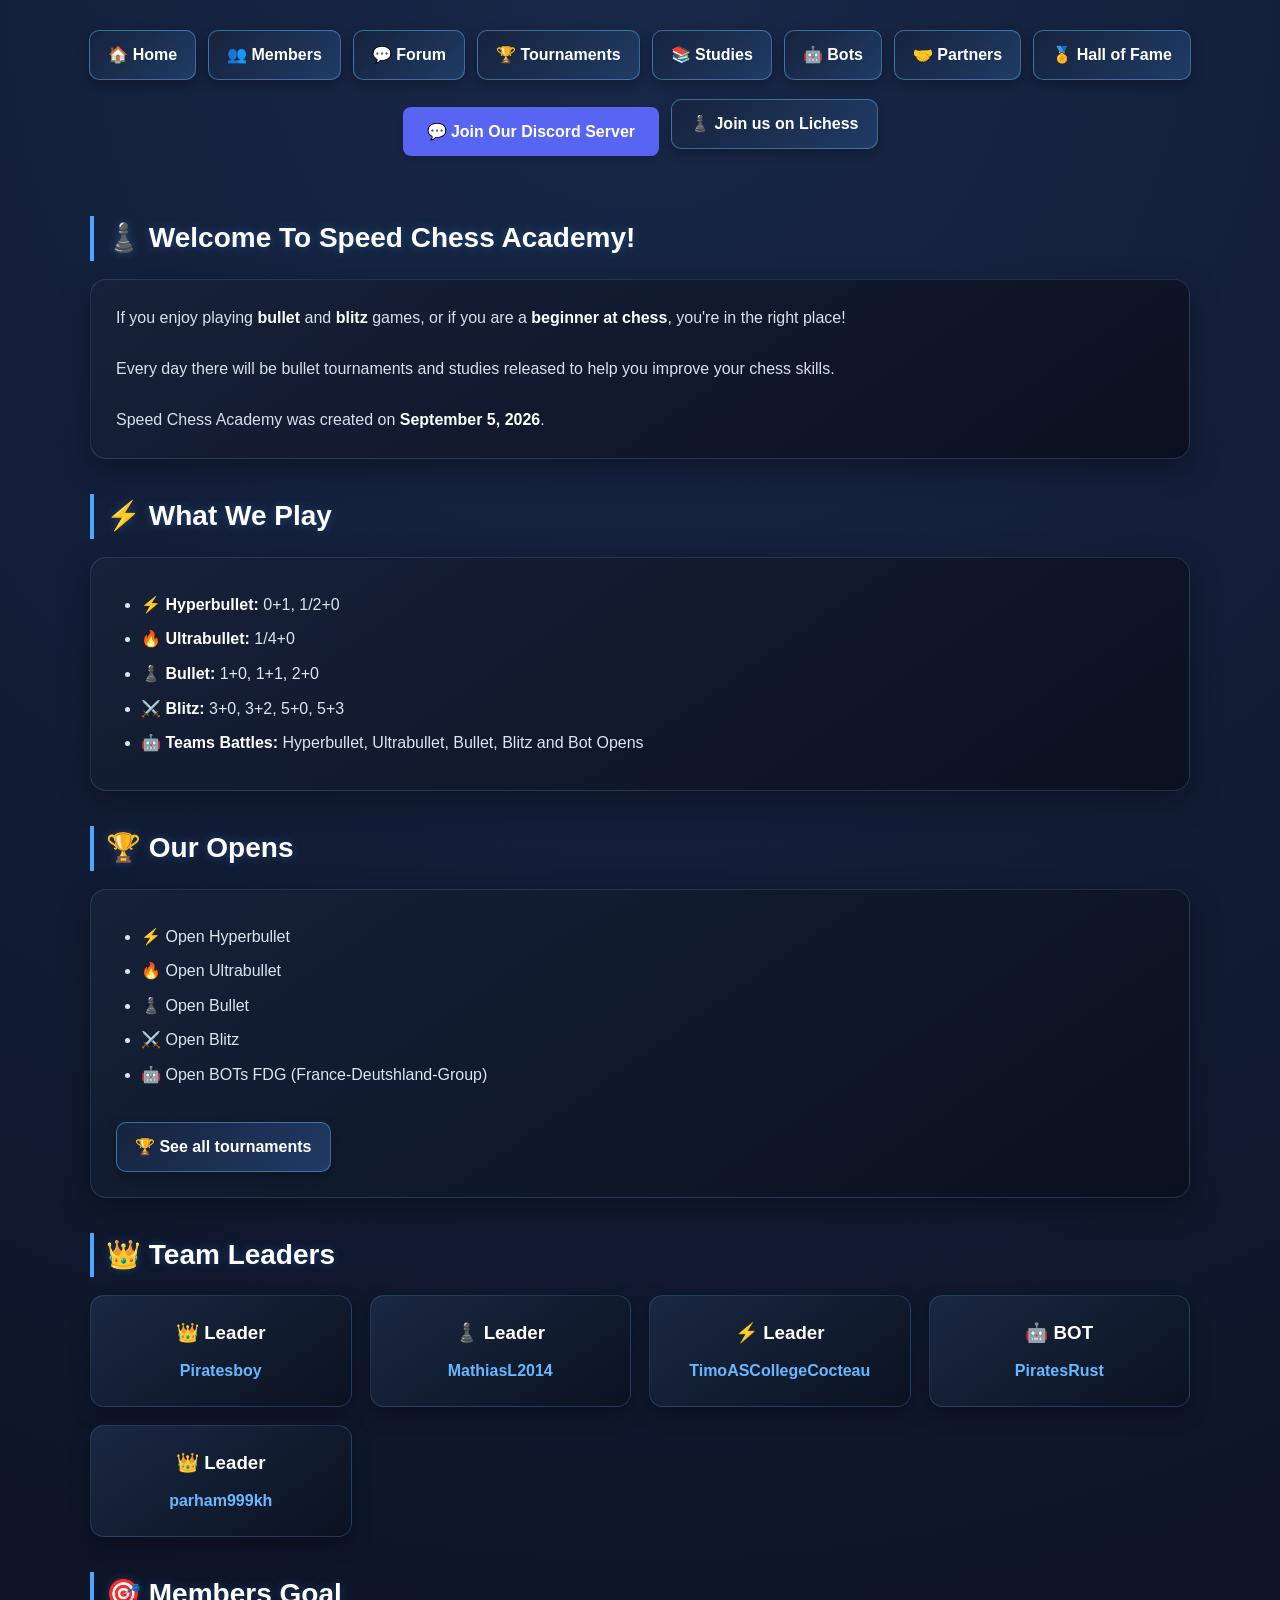
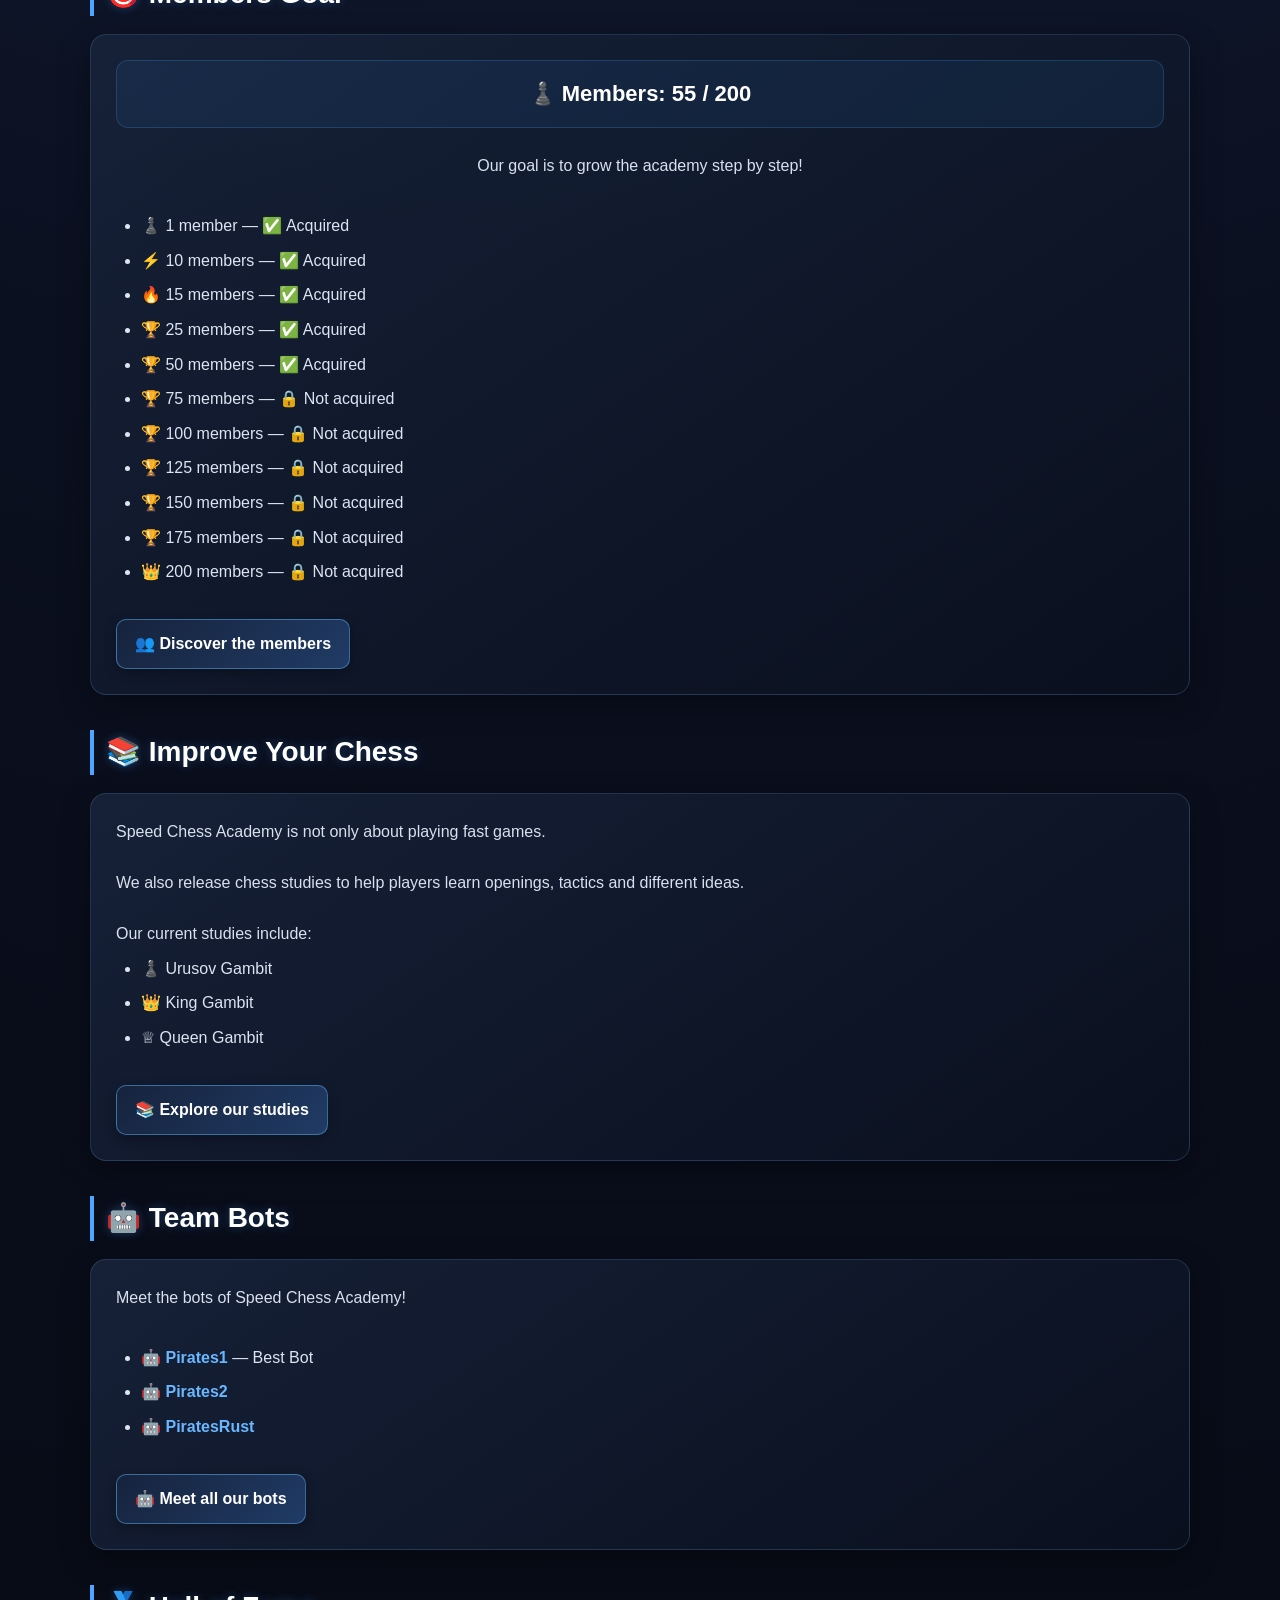
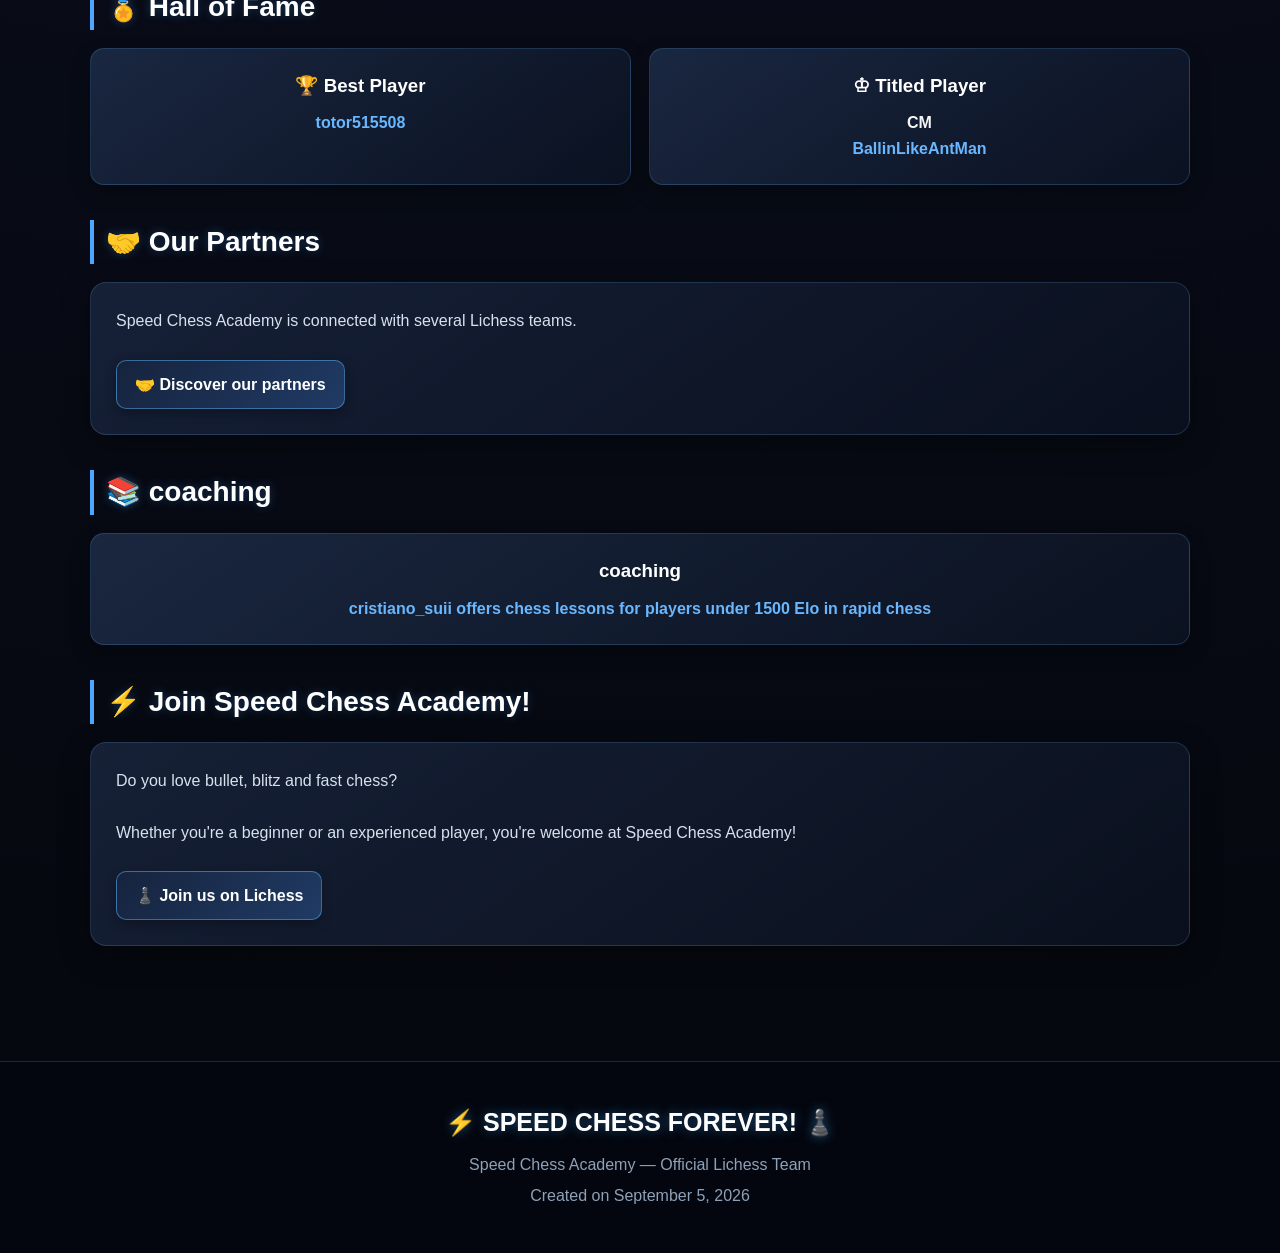
==== commit bf3a7ad7: "Add files via upload" ====
--- a/index.html
+++ b/index.html
@@ -16,602 +16,601 @@
 <body>
 
 
-<header>
-
-    <h1>♟️ SPEED CHESS ACADEMY ⚡</h1>
-
-    <p>
-        The Lichess team for bullet, blitz,
-        hyperbullet and chess improvement.
-    </p>
-
-
-    <div class="navigation">
-
-        <a class="button" href="index.html">
-            🏠 Home
+<div class="navigation">
+
+    <a class="button" href="index.html">
+        🏠 Home
+    </a>
+
+    <a class="button" href="members.html">
+        👥 Members
+    </a>
+
+    <a class="button" href="forum.html">
+        💬 Forum
+    </a>
+
+    <a class="button" href="tournaments.html">
+        🏆 Tournaments
+    </a>
+
+    <a class="button" href="studies.html">
+        📚 Studies
+    </a>
+
+    <a class="button" href="bots.html">
+        🤖 Bots
+    </a>
+
+    <a class="button" href="partners.html">
+        🤝 Partners
+    </a>
+
+    <a class="button" href="halloffame.html">
+        🏅 Hall of Fame
+    </a>
+
+    <a
+        href="https://discord.gg"
+        target="_blank"
+        rel="noopener noreferrer"
+        class="discord-btn"
+    >
+        💬 Join Our Discord Server
+    </a>
+
+    <a
+        class="button"
+        href="https://lichess.org/team/speed-chess-academy"
+        target="_blank"
+        rel="noopener noreferrer"
+    >
+        ♟️ Join us on Lichess
+    </a>
+
+</div>
+
+</header>
+
+
+<main>
+
+
+<section>
+
+    <h2>♟️ Welcome To Speed Chess Academy!</h2>
+
+
+    <div class="card">
+
+        <p>
+            If you enjoy playing <strong>bullet</strong> and
+            <strong>blitz</strong> games, or if you are a
+            <strong>beginner at chess</strong>, you're in the
+            right place!
+        </p>
+
+
+        <br>
+
+
+        <p>
+            Every day there will be bullet tournaments
+            and studies released to help you improve
+            your chess skills.
+        </p>
+
+
+        <br>
+
+
+        <p>
+            Speed Chess Academy was created on
+            <strong>September 5, 2026</strong>.
+        </p>
+
+    </div>
+
+</section>
+
+
+
+<section>
+
+    <h2>⚡ What We Play</h2>
+
+
+    <div class="card">
+
+        <ul>
+
+            <li>
+                ⚡ <strong>Hyperbullet:</strong>
+                0+1, 1/2+0
+            </li>
+
+            <li>
+                🔥 <strong>Ultrabullet:</strong>
+                1/4+0
+            </li>
+
+            <li>
+                ♟️ <strong>Bullet:</strong>
+                1+0, 1+1, 2+0
+            </li>
+
+            <li>
+                ⚔️ <strong>Blitz:</strong>
+                3+0, 3+2, 5+0, 5+3
+            </li>
+
+            <li>
+                🤖 <strong>Teams Battles:</strong>
+                Hyperbullet, Ultrabullet, Bullet,
+                Blitz and Bot Opens
+            </li>
+
+        </ul>
+
+    </div>
+
+</section>
+
+
+
+<section>
+
+    <h2>🏆 Our Opens</h2>
+
+
+    <div class="card">
+
+        <ul>
+
+            <li>⚡ Open Hyperbullet</li>
+
+            <li>🔥 Open Ultrabullet</li>
+
+            <li>♟️ Open Bullet</li>
+
+            <li>⚔️ Open Blitz</li>
+
+            <li>🤖 Open BOTs FDG (France-Deutshland-Group)</li>
+
+        </ul>
+
+
+        <br>
+
+
+        <a class="button" href="tournaments.html">
+            🏆 See all tournaments
         </a>
 
+    </div>
+
+</section>
+
+
+
+<section>
+
+    <h2>👑 Team Leaders</h2>
+
+
+    <div class="members">
+
+
+        <div class="member">
+
+            <h3>👑 Leader</h3>
+
+            <p>
+                <a class="study-link"
+                   href="https://lichess.org/@/Piratesboy"
+                   target="_blank"
+                   rel="noopener noreferrer">
+                    Piratesboy
+                </a>
+            </p>
+
+        </div>
+
+
+
+        <div class="member">
+
+            <h3>♟️ Leader</h3>
+
+            <p>
+                <a class="study-link"
+                   href="https://lichess.org/@/MathiasL2014"
+                   target="_blank"
+                   rel="noopener noreferrer">
+                    MathiasL2014
+                </a>
+            </p>
+
+        </div>
+
+
+
+        <div class="member">
+
+            <h3>⚡ Leader</h3>
+
+            <p>
+                <a class="study-link"
+                   href="https://lichess.org/@/TimoASCollegeCocteau"
+                   target="_blank"
+                   rel="noopener noreferrer">
+                    TimoASCollegeCocteau
+                </a>
+            </p>
+
+        </div>
+
+
+
+        <div class="member">
+
+            <h3>🤖 BOT</h3>
+
+            <p>
+                <a class="study-link"
+                   href="https://lichess.org/@/PiratesRust"
+                   target="_blank"
+                   rel="noopener noreferrer">
+                    PiratesRust
+                </a>
+            </p>
+
+        </div>
+
+
+        <div class="members">
+
+
+        <div class="member">
+
+            <h3>👑 Leader</h3>
+
+            <p>
+                <a class="study-link"
+                   href="https://lichess.org/@/parham999kh"
+                   target="_blank"
+                   rel="noopener noreferrer">
+                    parham999kh
+                </a>
+            </p>
+
+        </div>
+
+
+    </div>
+
+</section>
+
+
+
+<section>
+
+    <h2>🎯 Members Goal</h2>
+
+
+    <div class="card">
+
+        <p id="memberCounter">
+            ♟️ Members: 55 / 200
+        </p>
+
+
+        <br>
+
+
+        <p>
+            Our goal is to grow the academy step by step!
+        </p>
+
+
+        <br>
+
+
+        <ul>
+
+            <li>♟️ 1 member — ✅ Acquired</li>
+
+            <li>⚡ 10 members — ✅ Acquired</li>
+
+            <li>🔥 15 members — ✅ Acquired</li>
+
+            <li>🏆 25 members — ✅ Acquired</li>
+
+            <li>🏆 50 members — ✅ Acquired</li>
+
+            <li>🏆 75 members — 🔒 Not acquired</li>
+
+            <li>🏆 100 members — 🔒 Not acquired</li>
+
+            <li>🏆 125 members — 🔒 Not acquired</li>
+
+            <li>🏆 150 members — 🔒 Not acquired</li>
+
+            <li>🏆 175 members — 🔒 Not acquired</li>
+
+            <li>👑 200 members — 🔒 Not acquired</li>
+
+        </ul>
+
+
+        <br>
+
+
         <a class="button" href="members.html">
-            👥 Members
+            👥 Discover the members
         </a>
 
-        <a class="button" href="tournaments.html">
-            🏆 Tournaments
+    </div>
+
+</section>
+
+
+
+<section>
+
+    <h2>📚 Improve Your Chess</h2>
+
+
+    <div class="card">
+
+        <p>
+            Speed Chess Academy is not only about playing
+            fast games.
+        </p>
+
+
+        <br>
+
+
+        <p>
+            We also release chess studies to help players
+            learn openings, tactics and different ideas.
+        </p>
+
+
+        <br>
+
+
+        <p>
+            Our current studies include:
+        </p>
+
+
+        <ul>
+
+            <li>♟️ Urusov Gambit</li>
+
+            <li>👑 King Gambit</li>
+
+            <li>♕ Queen Gambit</li>
+
+        </ul>
+
+
+        <br>
+
+
+        <a class="button" href="studies.html">
+            📚 Explore our studies
         </a>
 
-        <a class="button" href="studies.html">
-            📚 Studies
+    </div>
+
+</section>
+
+
+
+<section>
+
+    <h2>🤖 Team Bots</h2>
+
+
+    <div class="card">
+
+        <p>
+            Meet the bots of Speed Chess Academy!
+        </p>
+
+
+        <br>
+
+
+        <ul>
+
+            <li>
+                🤖
+                <a class="study-link"
+                   href="https://lichess.org/@/Pirates1"
+                   target="_blank"
+                   rel="noopener noreferrer">
+                    Pirates1
+                </a>
+                — Best Bot
+            </li>
+
+
+            <li>
+                🤖
+                <a class="study-link"
+                   href="https://lichess.org/@/Pirates2"
+                   target="_blank"
+                   rel="noopener noreferrer">
+                    Pirates2
+                </a>
+            </li>
+
+
+            <li>
+                🤖
+                <a class="study-link"
+                   href="https://lichess.org/@/PiratesRust"
+                   target="_blank"
+                   rel="noopener noreferrer">
+                    PiratesRust
+                </a>
+            </li>
+
+        </ul>
+
+
+        <br>
+
+
+        <a class="button" href="bots.html">
+            🤖 Meet all our bots
         </a>
 
-        <a class="button" href="bots.html">
-            🤖 Bots
+    </div>
+
+</section>
+
+
+
+<section>
+
+    <h2>🏅 Hall of Fame</h2>
+
+
+    <div class="members">
+
+
+        <div class="member">
+
+            <h3>🏆 Best Player</h3>
+
+            <p>
+
+                <a class="study-link"
+                   href="https://lichess.org/@/totor515508"
+                   target="_blank"
+                   rel="noopener noreferrer">
+                    totor515508
+                </a>
+
+            </p>
+
+        </div>
+
+
+
+        <div class="member">
+
+            <h3>♔ Titled Player</h3>
+
+            <p>
+
+                <strong>CM</strong>
+
+                <br>
+
+                <a class="study-link"
+                   href="https://lichess.org/@/BallinLikeAntMan"
+                   target="_blank"
+                   rel="noopener noreferrer">
+                    BallinLikeAntMan
+                </a>
+
+            </p>
+
+        </div>
+
+
+    </div>
+
+</section>
+
+
+
+<section>
+
+    <h2>🤝 Our Partners</h2>
+
+
+    <div class="card">
+
+        <p>
+            Speed Chess Academy is connected with
+            several Lichess teams.
+        </p>
+
+
+        <br>
+
+
+        <a class="button" href="partners.html">
+            🤝 Discover our partners
         </a>
 
-        <a class="button" href="partners.html">
-            🤝 Partners
-        </a>
-
-        <a class="button" href="halloffame.html">
-            🏅 Hall of Fame
-        </a>
-
-        <a href="https://discord.gg" target="_blank" class="discord-btn">
-            💬 Join Our Discord Server
-        </a>
+    </div>
+
+</section>
+
+<section>
+
+    <h2>📚 coaching</h2>
+
+    <div class="members">
+
+
+        <div class="member">
+
+            <h3>coaching</h3>
+
+            <p>
+
+                <a class="study-link"
+                   href="https://lichess.org/@/cristiano_suiii"
+                   target="_blank"
+                   rel="noopener noreferrer">
+                    cristiano_suii offers chess lessons for players under 1500 Elo in rapid chess
+                </a>
+
+            </p>
+
+        </div>
+
+</section>
+
+
+
+<section>
+
+    <h2>⚡ Join Speed Chess Academy!</h2>
+
+
+    <div class="card">
+
+        <p>
+            Do you love bullet, blitz and fast chess?
+        </p>
+
+
+        <br>
+
+
+        <p>
+            Whether you're a beginner or an experienced
+            player, you're welcome at Speed Chess Academy!
+        </p>
+
+
+        <br>
 
 
         <a class="button"
            href="https://lichess.org/team/speed-chess-academy"
            target="_blank"
            rel="noopener noreferrer">
-            ♟️ Join us on Lichess
-        </a>
-
-    </div>
-
-</header>
-
-
-
-<main>
-
-
-<section>
-
-    <h2>♟️ Welcome To Speed Chess Academy!</h2>
-
-
-    <div class="card">
-
-        <p>
-            If you enjoy playing <strong>bullet</strong> and
-            <strong>blitz</strong> games, or if you are a
-            <strong>beginner at chess</strong>, you're in the
-            right place!
-        </p>
-
-
-        <br>
-
-
-        <p>
-            Every day there will be bullet tournaments
-            and studies released to help you improve
-            your chess skills.
-        </p>
-
-
-        <br>
-
-
-        <p>
-            Speed Chess Academy was created on
-            <strong>September 5, 2026</strong>.
-        </p>
-
-    </div>
-
-</section>
-
-
-
-<section>
-
-    <h2>⚡ What We Play</h2>
-
-
-    <div class="card">
-
-        <ul>
-
-            <li>
-                ⚡ <strong>Hyperbullet:</strong>
-                0+1, 1/2+0
-            </li>
-
-            <li>
-                🔥 <strong>Ultrabullet:</strong>
-                1/4+0
-            </li>
-
-            <li>
-                ♟️ <strong>Bullet:</strong>
-                1+0, 1+1, 2+0
-            </li>
-
-            <li>
-                ⚔️ <strong>Blitz:</strong>
-                3+0, 3+2, 5+0, 5+3
-            </li>
-
-            <li>
-                🤖 <strong>Teams Battles:</strong>
-                Hyperbullet, Ultrabullet, Bullet,
-                Blitz and Bot Opens
-            </li>
-
-        </ul>
-
-    </div>
-
-</section>
-
-
-
-<section>
-
-    <h2>🏆 Our Opens</h2>
-
-
-    <div class="card">
-
-        <ul>
-
-            <li>⚡ Open Hyperbullet</li>
-
-            <li>🔥 Open Ultrabullet</li>
-
-            <li>♟️ Open Bullet</li>
-
-            <li>⚔️ Open Blitz</li>
-
-            <li>🤖 Open BOTs FDG (France-Deutshland-Group)</li>
-
-        </ul>
-
-
-        <br>
-
-
-        <a class="button" href="tournaments.html">
-            🏆 See all tournaments
-        </a>
-
-    </div>
-
-</section>
-
-
-
-<section>
-
-    <h2>👑 Team Leaders</h2>
-
-
-    <div class="members">
-
-
-        <div class="member">
-
-            <h3>👑 Leader</h3>
-
-            <p>
-                <a class="study-link"
-                   href="https://lichess.org/@/Piratesboy"
-                   target="_blank"
-                   rel="noopener noreferrer">
-                    Piratesboy
-                </a>
-            </p>
-
-        </div>
-
-
-
-        <div class="member">
-
-            <h3>♟️ Leader</h3>
-
-            <p>
-                <a class="study-link"
-                   href="https://lichess.org/@/MathiasL2014"
-                   target="_blank"
-                   rel="noopener noreferrer">
-                    MathiasL2014
-                </a>
-            </p>
-
-        </div>
-
-
-
-        <div class="member">
-
-            <h3>⚡ Leader</h3>
-
-            <p>
-                <a class="study-link"
-                   href="https://lichess.org/@/TimoASCollegeCocteau"
-                   target="_blank"
-                   rel="noopener noreferrer">
-                    TimoASCollegeCocteau
-                </a>
-            </p>
-
-        </div>
-
-
-
-        <div class="member">
-
-            <h3>🤖 BOT</h3>
-
-            <p>
-                <a class="study-link"
-                   href="https://lichess.org/@/PiratesRust"
-                   target="_blank"
-                   rel="noopener noreferrer">
-                    PiratesRust
-                </a>
-            </p>
-
-        </div>
-
-
-        <div class="members">
-
-
-        <div class="member">
-
-            <h3>👑 Leader</h3>
-
-            <p>
-                <a class="study-link"
-                   href="https://lichess.org/@/parham999kh"
-                   target="_blank"
-                   rel="noopener noreferrer">
-                    parham999kh
-                </a>
-            </p>
-
-        </div>
-
-
-    </div>
-
-</section>
-
-
-
-<section>
-
-    <h2>🎯 Members Goal</h2>
-
-
-    <div class="card">
-
-        <p id="memberCounter">
-            ♟️ Members: 55 / 200
-        </p>
-
-
-        <br>
-
-
-        <p>
-            Our goal is to grow the academy step by step!
-        </p>
-
-
-        <br>
-
-
-        <ul>
-
-            <li>♟️ 1 member — ✅ Acquired</li>
-
-            <li>⚡ 10 members — ✅ Acquired</li>
-
-            <li>🔥 15 members — ✅ Acquired</li>
-
-            <li>🏆 25 members — ✅ Acquired</li>
-
-            <li>🏆 50 members — ✅ Acquired</li>
-
-            <li>🏆 75 members — 🔒 Not acquired</li>
-
-            <li>🏆 100 members — 🔒 Not acquired</li>
-
-            <li>🏆 125 members — 🔒 Not acquired</li>
-
-            <li>🏆 150 members — 🔒 Not acquired</li>
-
-            <li>🏆 175 members — 🔒 Not acquired</li>
-
-            <li>👑 200 members — 🔒 Not acquired</li>
-
-        </ul>
-
-
-        <br>
-
-
-        <a class="button" href="members.html">
-            👥 Discover the members
-        </a>
-
-    </div>
-
-</section>
-
-
-
-<section>
-
-    <h2>📚 Improve Your Chess</h2>
-
-
-    <div class="card">
-
-        <p>
-            Speed Chess Academy is not only about playing
-            fast games.
-        </p>
-
-
-        <br>
-
-
-        <p>
-            We also release chess studies to help players
-            learn openings, tactics and different ideas.
-        </p>
-
-
-        <br>
-
-
-        <p>
-            Our current studies include:
-        </p>
-
-
-        <ul>
-
-            <li>♟️ Urusov Gambit</li>
-
-            <li>👑 King Gambit</li>
-
-            <li>♕ Queen Gambit</li>
-
-        </ul>
-
-
-        <br>
-
-
-        <a class="button" href="studies.html">
-            📚 Explore our studies
-        </a>
-
-    </div>
-
-</section>
-
-
-
-<section>
-
-    <h2>🤖 Team Bots</h2>
-
-
-    <div class="card">
-
-        <p>
-            Meet the bots of Speed Chess Academy!
-        </p>
-
-
-        <br>
-
-
-        <ul>
-
-            <li>
-                🤖
-                <a class="study-link"
-                   href="https://lichess.org/@/Pirates1"
-                   target="_blank"
-                   rel="noopener noreferrer">
-                    Pirates1
-                </a>
-                — Best Bot
-            </li>
-
-
-            <li>
-                🤖
-                <a class="study-link"
-                   href="https://lichess.org/@/Pirates2"
-                   target="_blank"
-                   rel="noopener noreferrer">
-                    Pirates2
-                </a>
-            </li>
-
-
-            <li>
-                🤖
-                <a class="study-link"
-                   href="https://lichess.org/@/PiratesRust"
-                   target="_blank"
-                   rel="noopener noreferrer">
-                    PiratesRust
-                </a>
-            </li>
-
-        </ul>
-
-
-        <br>
-
-
-        <a class="button" href="bots.html">
-            🤖 Meet all our bots
-        </a>
-
-    </div>
-
-</section>
-
-
-
-<section>
-
-    <h2>🏅 Hall of Fame</h2>
-
-
-    <div class="members">
-
-
-        <div class="member">
-
-            <h3>🏆 Best Player</h3>
-
-            <p>
-
-                <a class="study-link"
-                   href="https://lichess.org/@/totor515508"
-                   target="_blank"
-                   rel="noopener noreferrer">
-                    totor515508
-                </a>
-
-            </p>
-
-        </div>
-
-
-
-        <div class="member">
-
-            <h3>♔ Titled Player</h3>
-
-            <p>
-
-                <strong>CM</strong>
-
-                <br>
-
-                <a class="study-link"
-                   href="https://lichess.org/@/BallinLikeAntMan"
-                   target="_blank"
-                   rel="noopener noreferrer">
-                    BallinLikeAntMan
-                </a>
-
-            </p>
-
-        </div>
-
-
-    </div>
-
-</section>
-
-
-
-<section>
-
-    <h2>🤝 Our Partners</h2>
-
-
-    <div class="card">
-
-        <p>
-            Speed Chess Academy is connected with
-            several Lichess teams.
-        </p>
-
-
-        <br>
-
-
-        <a class="button" href="partners.html">
-            🤝 Discover our partners
-        </a>
-
-    </div>
-
-</section>
-
-<section>
-
-    <h2>📚 coaching</h2>
-
-    <div class="members">
-
-
-        <div class="member">
-
-            <h3>coaching</h3>
-
-            <p>
-
-                <a class="study-link"
-                   href="https://lichess.org/@/cristiano_suiii"
-                   target="_blank"
-                   rel="noopener noreferrer">
-                    cristiano_suii offers chess lessons for players under 1500 Elo in rapid chess
-                </a>
-
-            </p>
-
-        </div>
-
-</section>
-
-
-
-<section>
-
-    <h2>⚡ Join Speed Chess Academy!</h2>
-
-
-    <div class="card">
-
-        <p>
-            Do you love bullet, blitz and fast chess?
-        </p>
-
-
-        <br>
-
-
-        <p>
-            Whether you're a beginner or an experienced
-            player, you're welcome at Speed Chess Academy!
-        </p>
-
-
-        <br>
-
-
-        <a class="button"
-           href="https://lichess.org/team/speed-chess-academy"
-           target="_blank"
-           rel="noopener noreferrer">
 
             ♟️ Join us on Lichess
 
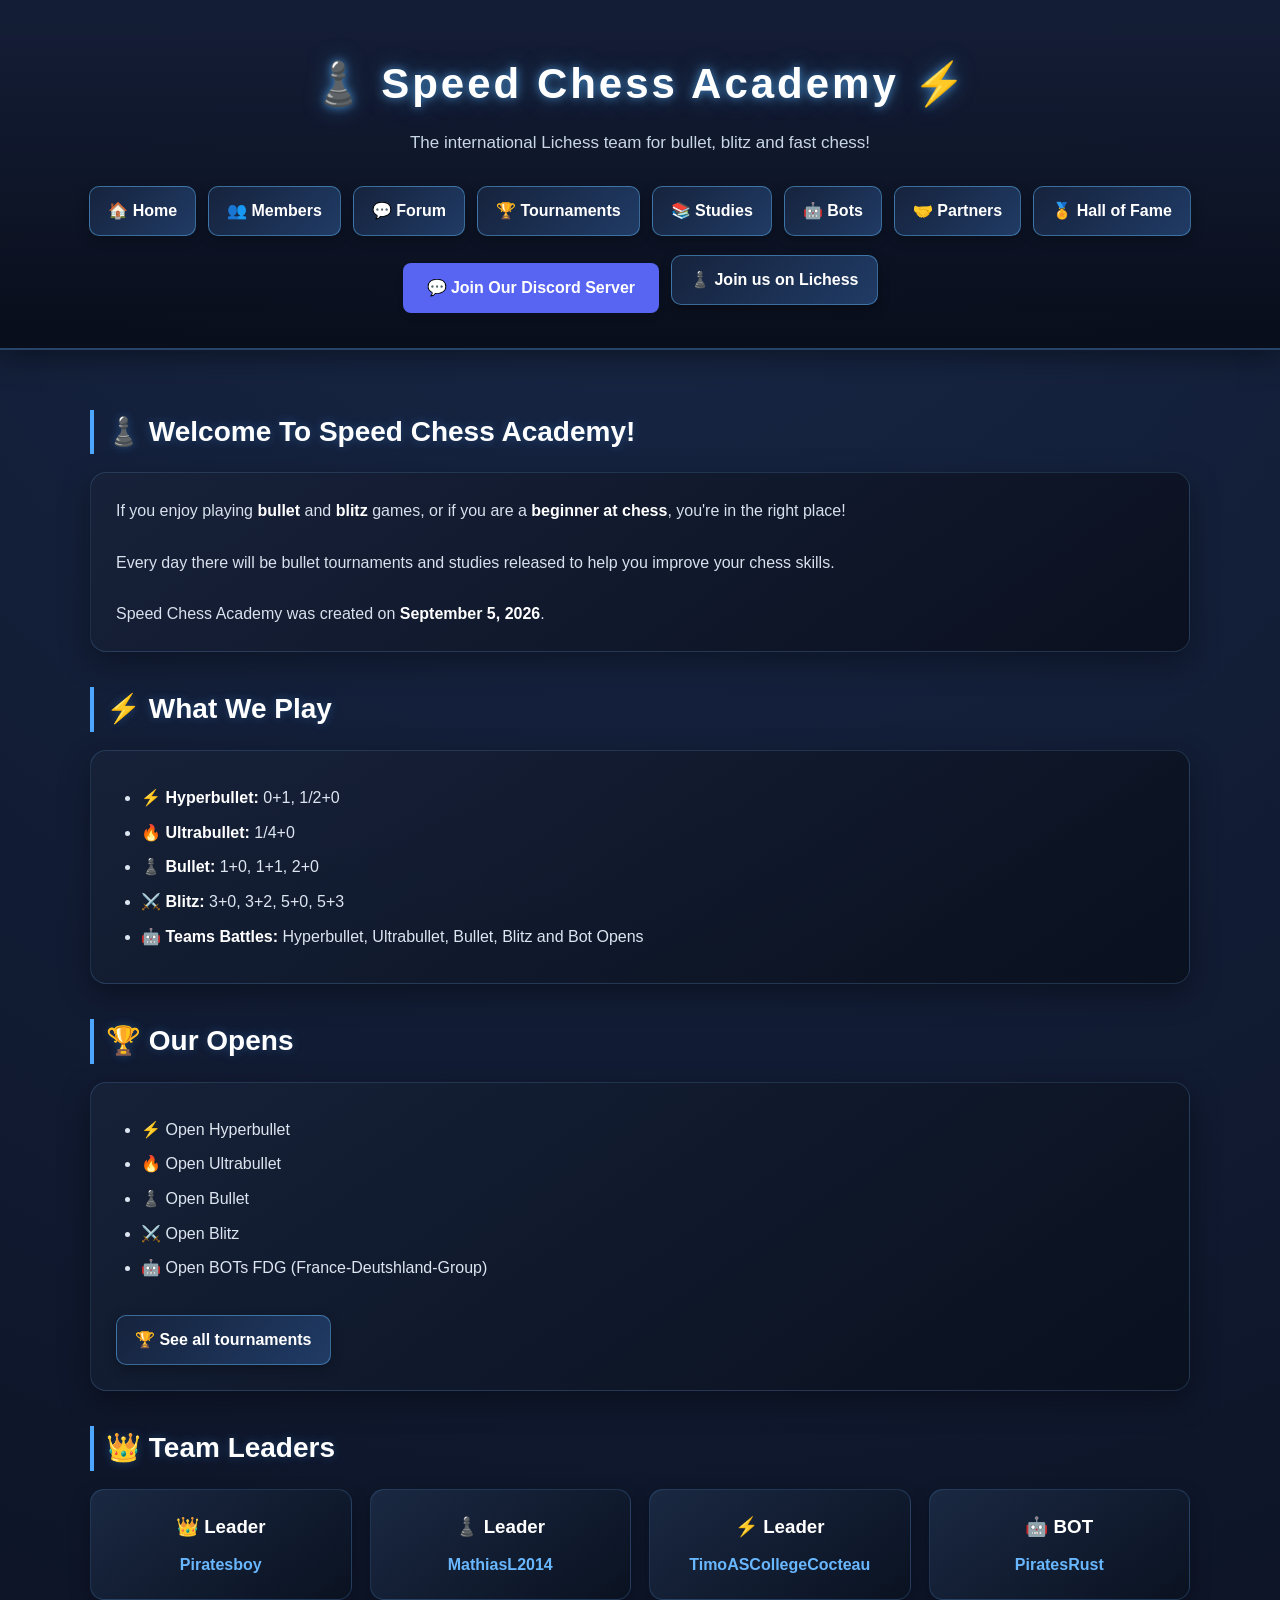
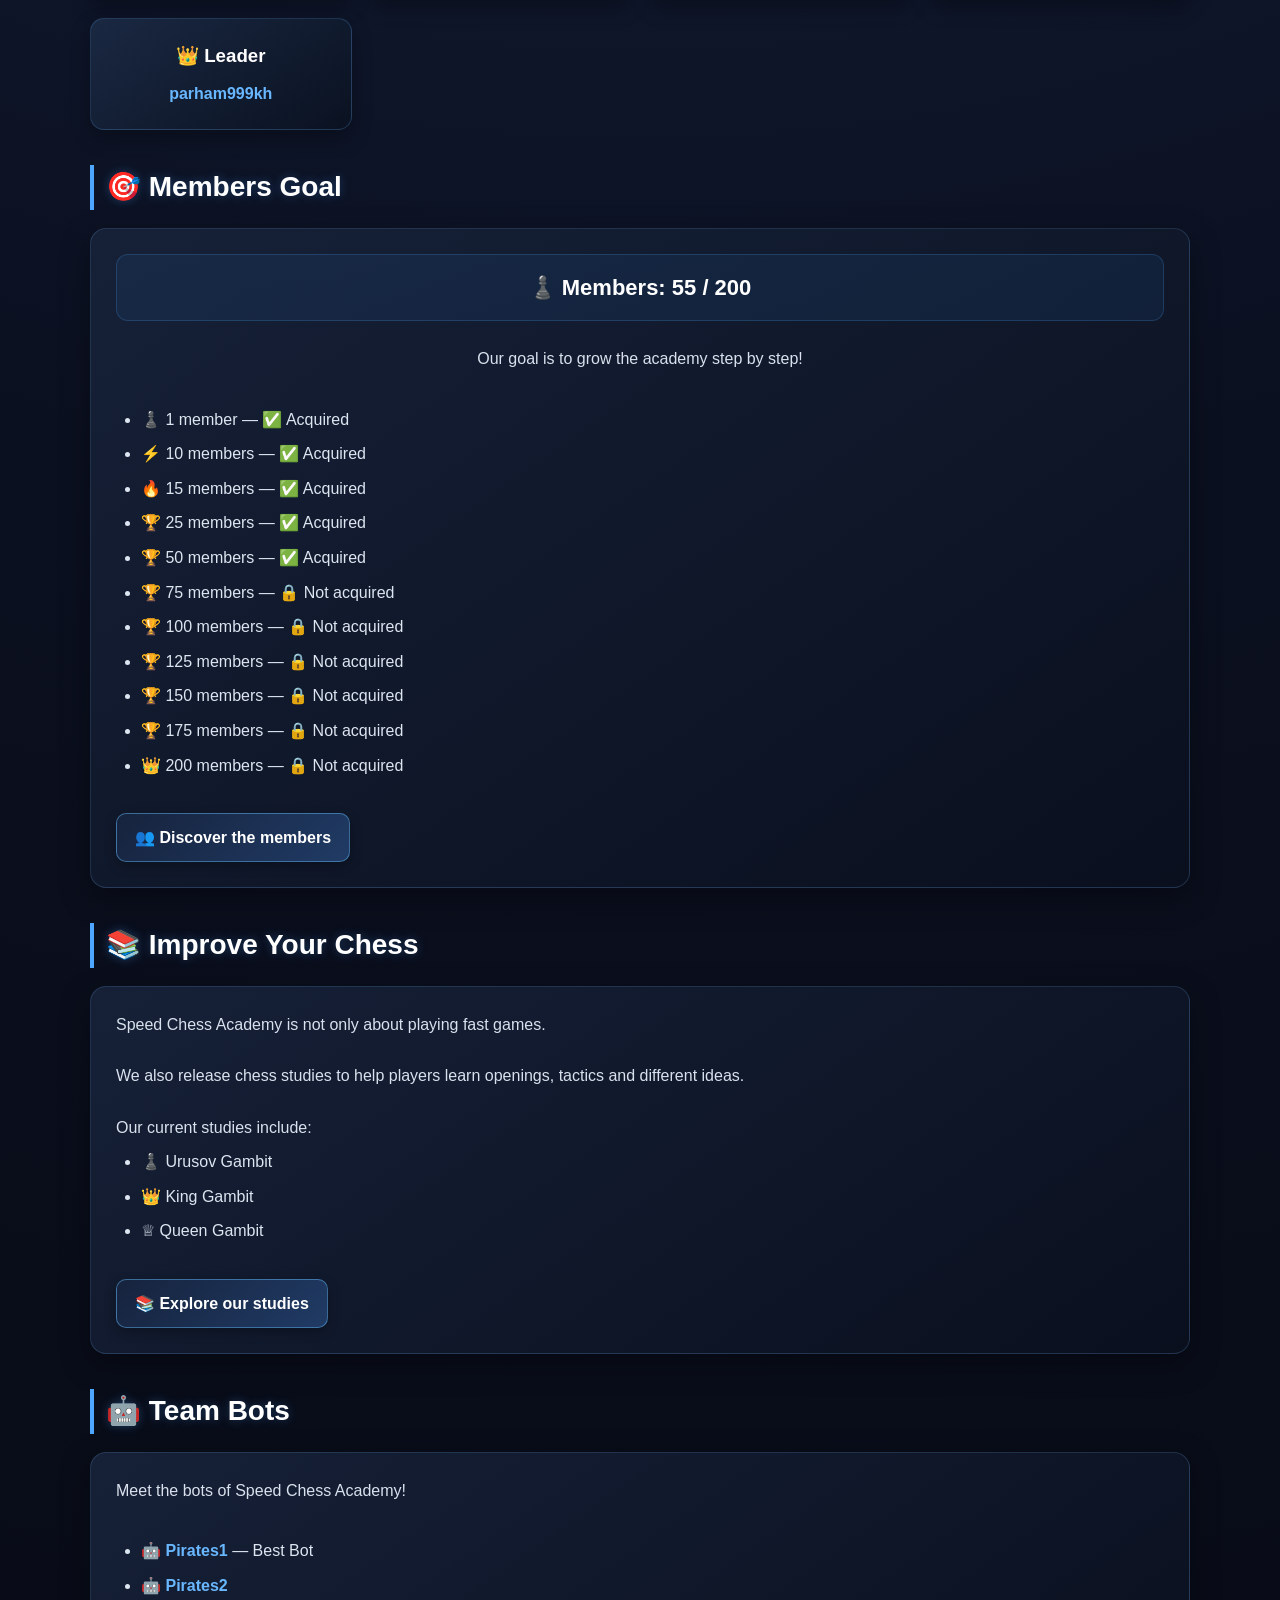
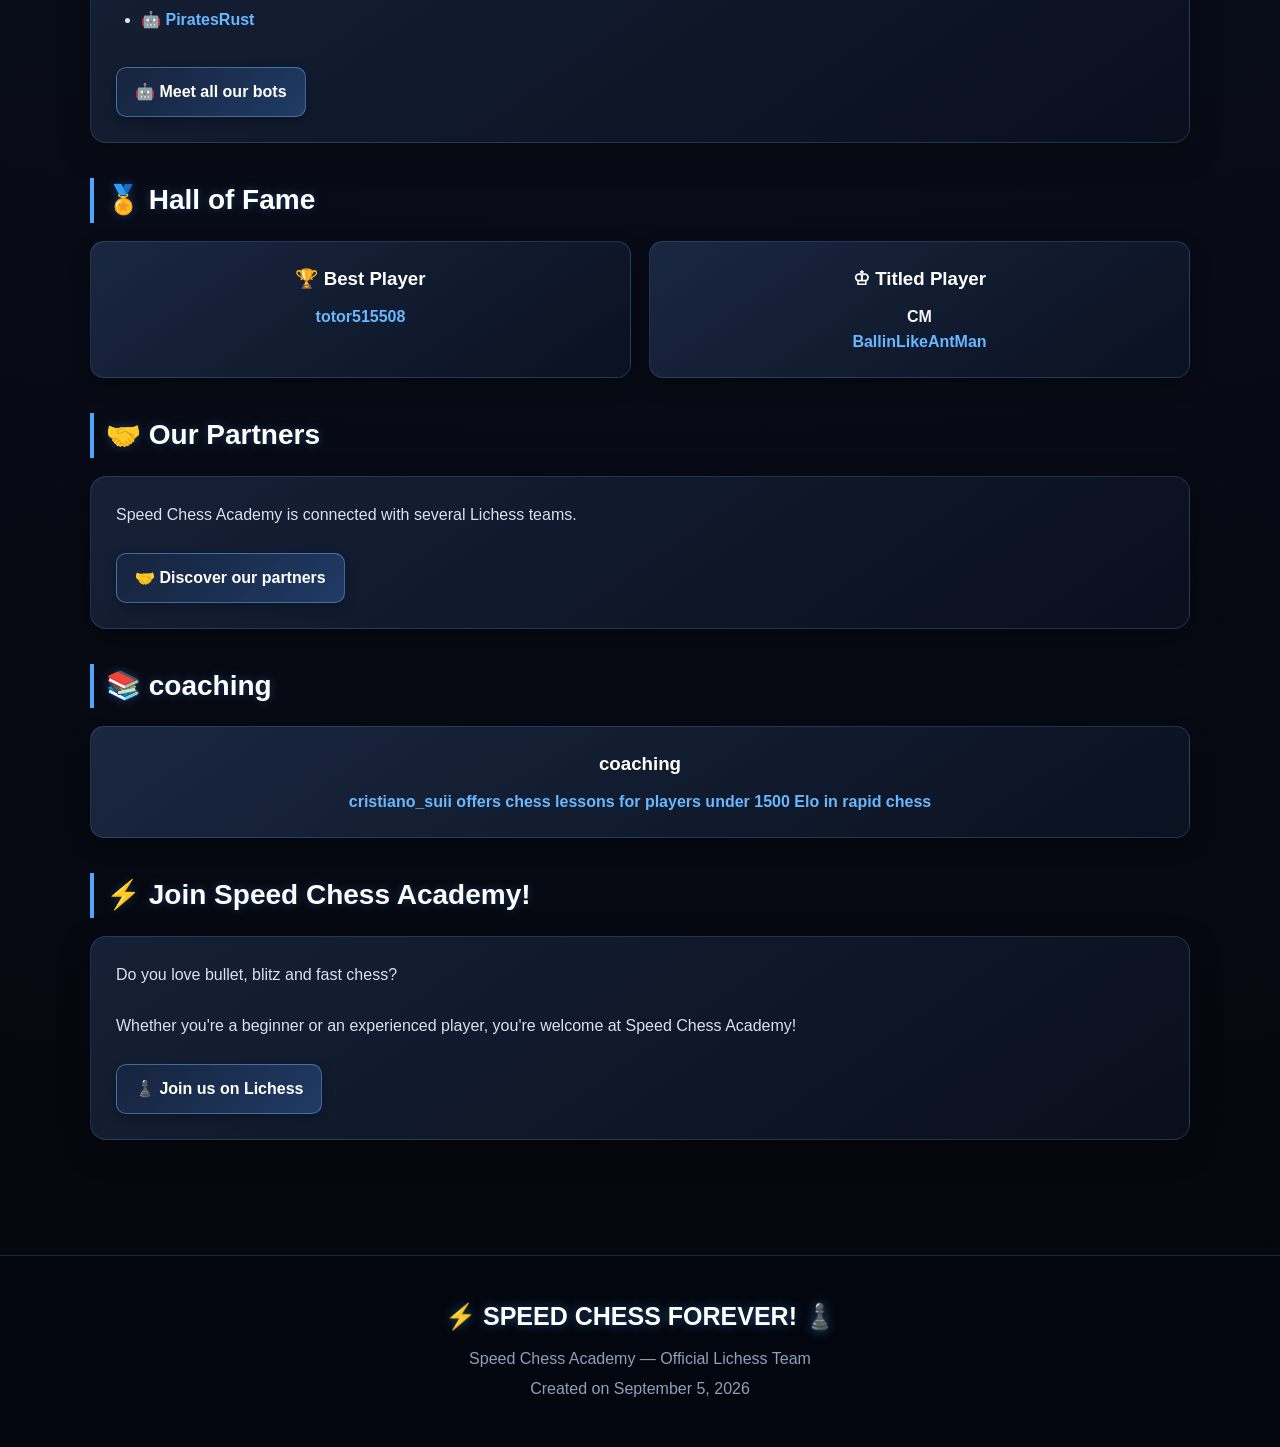
==== commit 7c5b4e81: "Add files via upload" ====
--- a/index.html
+++ b/index.html
@@ -15,60 +15,67 @@
 
 <body>
 
-
-<div class="navigation">
-
-    <a class="button" href="index.html">
-        🏠 Home
-    </a>
-
-    <a class="button" href="members.html">
-        👥 Members
-    </a>
-
-    <a class="button" href="forum.html">
-        💬 Forum
-    </a>
-
-    <a class="button" href="tournaments.html">
-        🏆 Tournaments
-    </a>
-
-    <a class="button" href="studies.html">
-        📚 Studies
-    </a>
-
-    <a class="button" href="bots.html">
-        🤖 Bots
-    </a>
-
-    <a class="button" href="partners.html">
-        🤝 Partners
-    </a>
-
-    <a class="button" href="halloffame.html">
-        🏅 Hall of Fame
-    </a>
-
-    <a
-        href="https://discord.gg"
-        target="_blank"
-        rel="noopener noreferrer"
-        class="discord-btn"
-    >
-        💬 Join Our Discord Server
-    </a>
-
-    <a
-        class="button"
-        href="https://lichess.org/team/speed-chess-academy"
-        target="_blank"
-        rel="noopener noreferrer"
-    >
-        ♟️ Join us on Lichess
-    </a>
-
-</div>
+<header>
+
+    <h1>♟️ Speed Chess Academy ⚡</h1>
+
+    <p>
+        The international Lichess team for bullet, blitz and fast chess!
+    </p>
+
+    <div class="navigation">
+
+        <a class="button" href="index.html">
+            🏠 Home
+        </a>
+
+        <a class="button" href="members.html">
+            👥 Members
+        </a>
+
+        <a class="button" href="forum.html">
+            💬 Forum
+        </a>
+
+        <a class="button" href="tournaments.html">
+            🏆 Tournaments
+        </a>
+
+        <a class="button" href="studies.html">
+            📚 Studies
+        </a>
+
+        <a class="button" href="bots.html">
+            🤖 Bots
+        </a>
+
+        <a class="button" href="partners.html">
+            🤝 Partners
+        </a>
+
+        <a class="button" href="halloffame.html">
+            🏅 Hall of Fame
+        </a>
+
+        <a
+            href="https://discord.gg"
+            target="_blank"
+            rel="noopener noreferrer"
+            class="discord-btn"
+        >
+            💬 Join Our Discord Server
+        </a>
+
+        <a
+            class="button"
+            href="https://lichess.org/team/speed-chess-academy"
+            target="_blank"
+            rel="noopener noreferrer"
+        >
+            ♟️ Join us on Lichess
+        </a>
+
+    </div>
 
 </header>
 
--- a/style.css
+++ b/style.css
@@ -512,4 +512,22 @@
   background-color: #4752C4; /* Violet plus foncé au survol */
   transform: translateY(-2px); /* Léger effet de soulèvement */
   box-shadow: 0 6px 12px rgba(0, 0, 0, 0.15);
+}
+
+input,
+textarea,
+select {
+    background: #0b1020;
+    color: #ffffff;
+    border: 1px solid rgba(100, 190, 255, 0.35);
+}
+
+input::placeholder,
+textarea::placeholder {
+    color: #8fa8c2;
+}
+
+select option {
+    background: #0b1020;
+    color: #ffffff;
 }
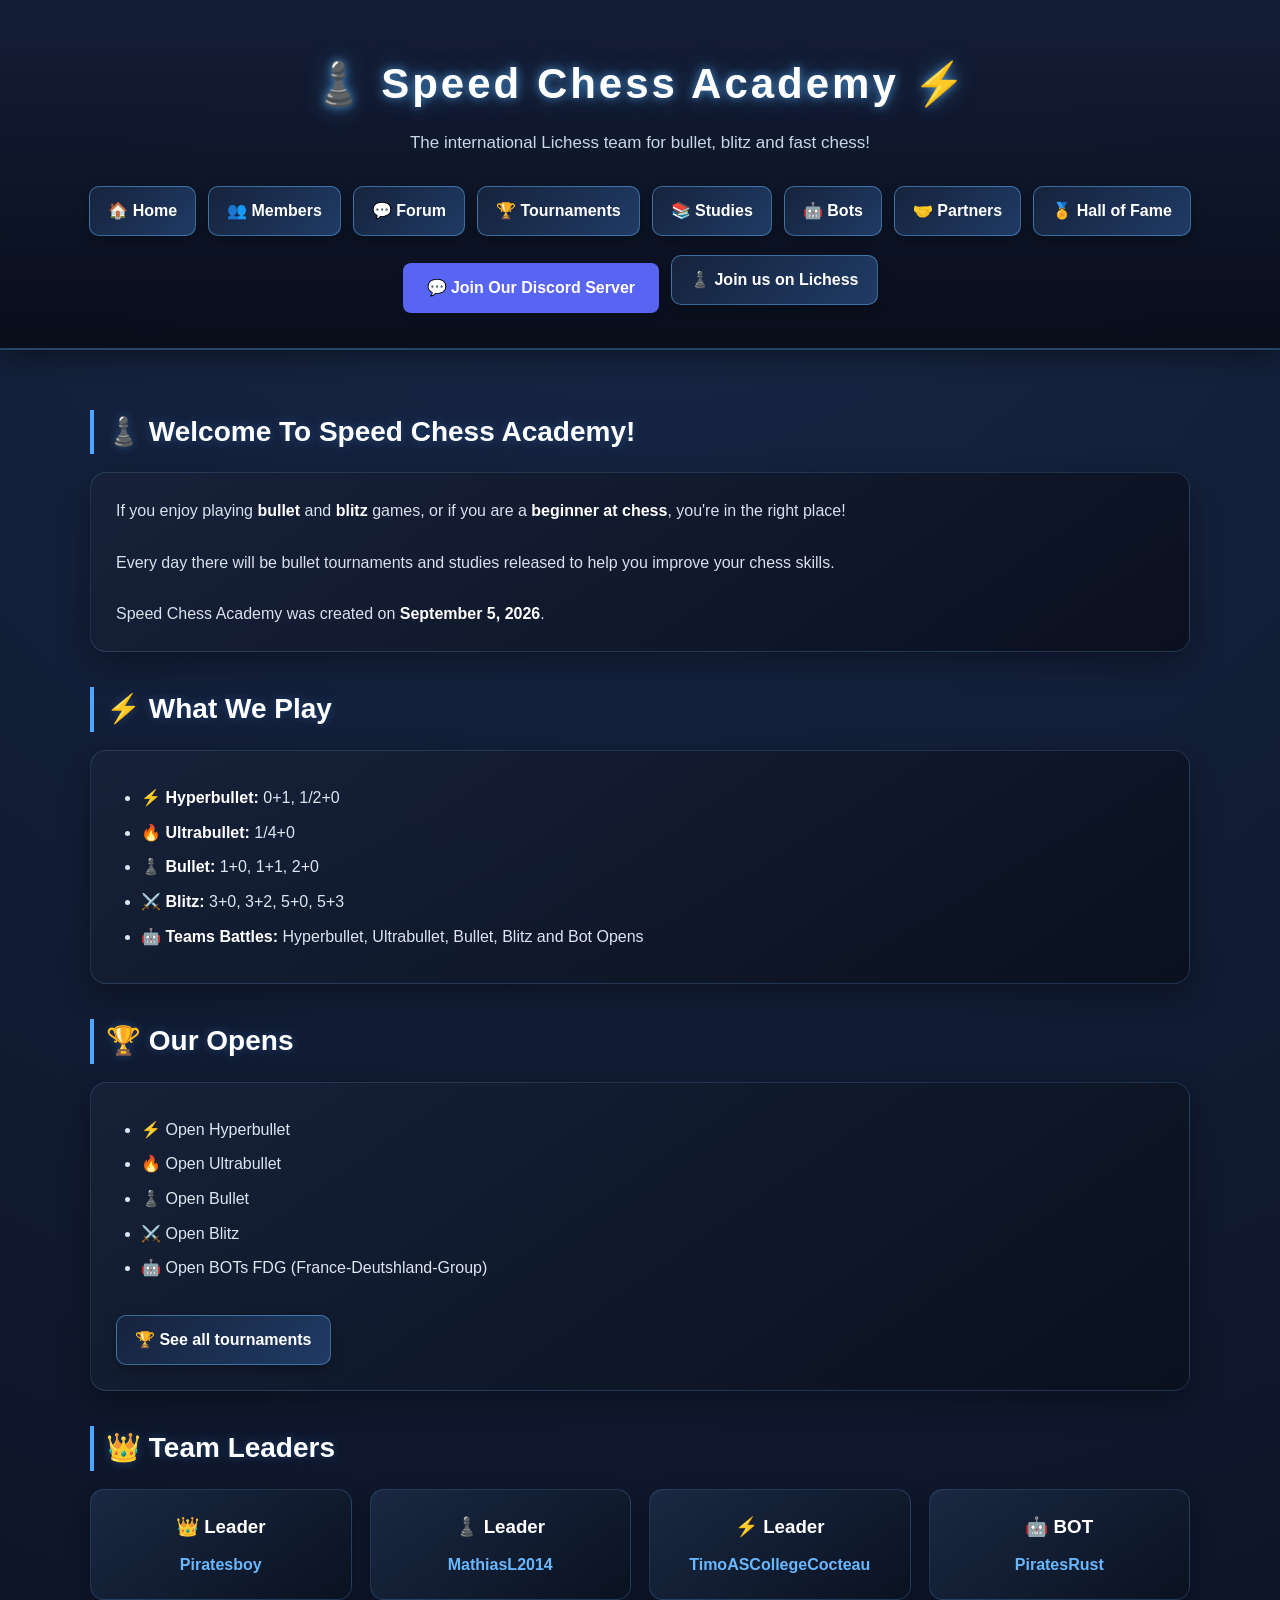
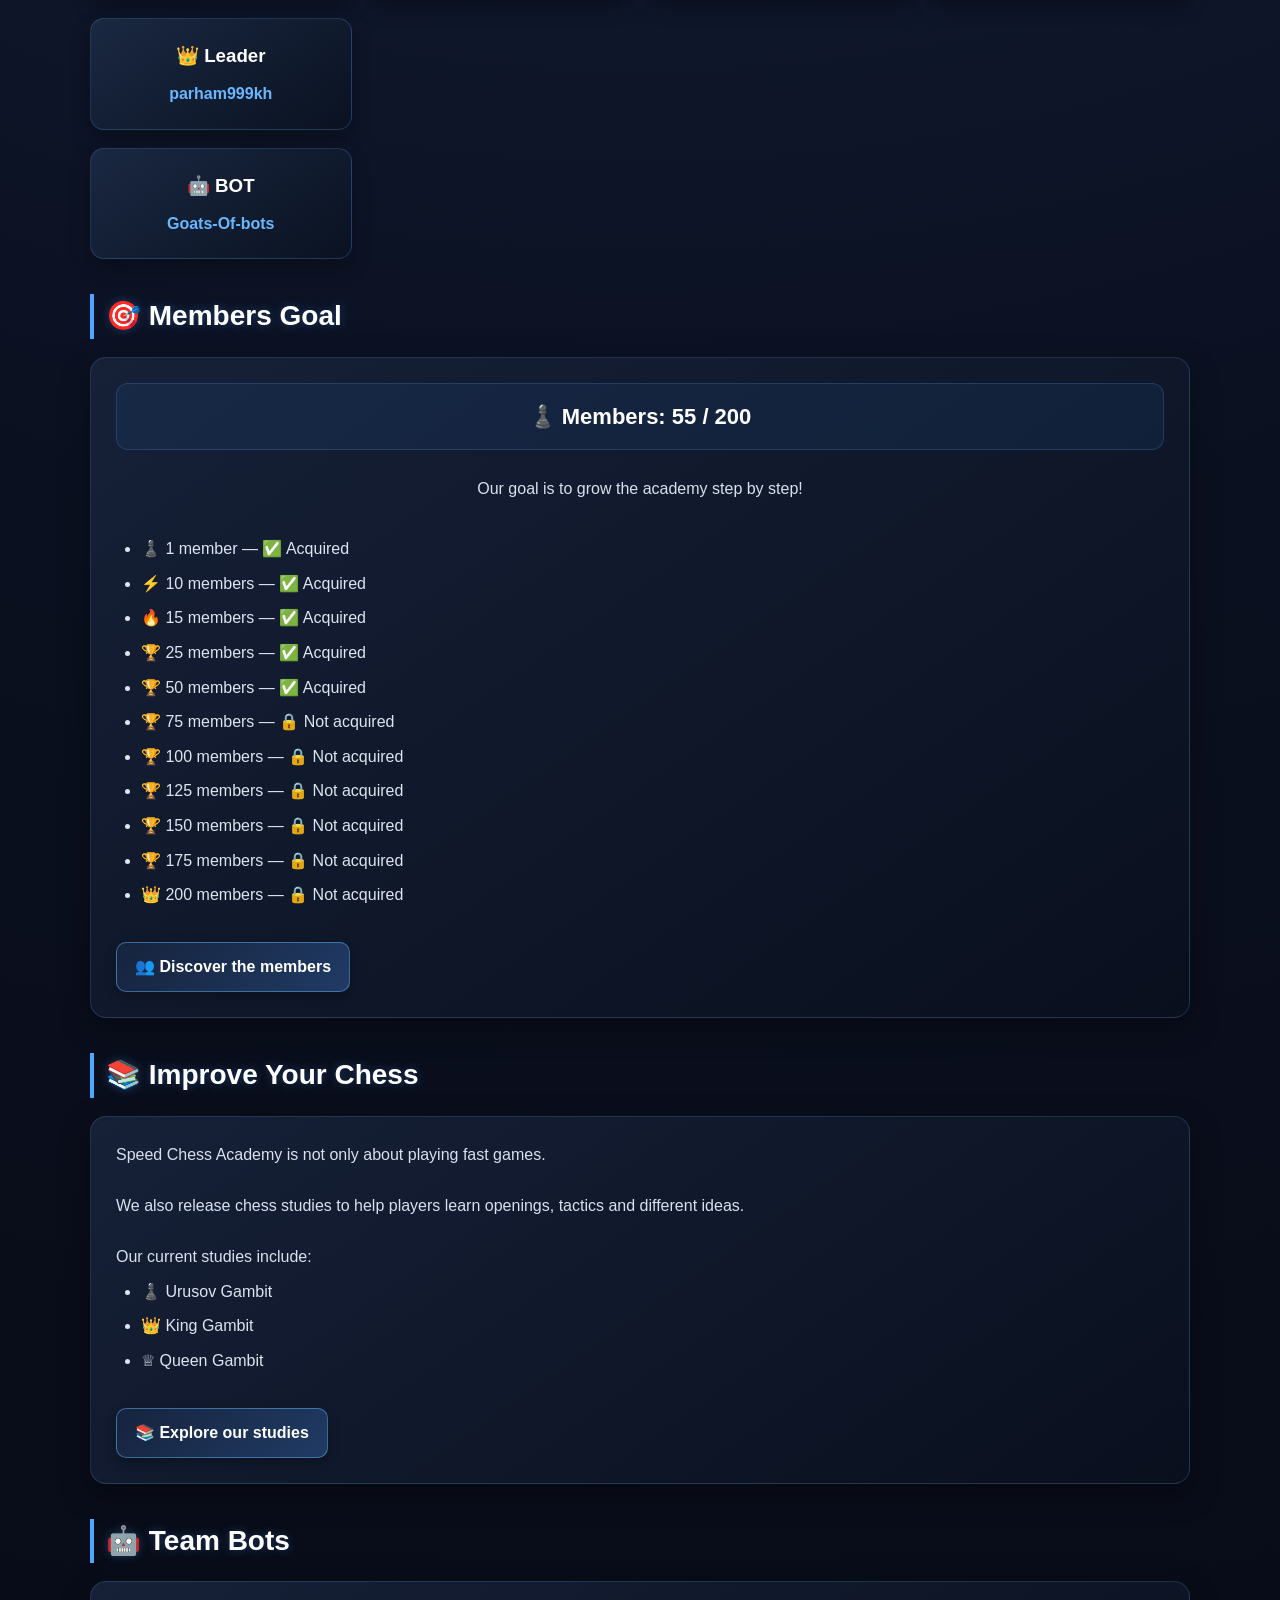
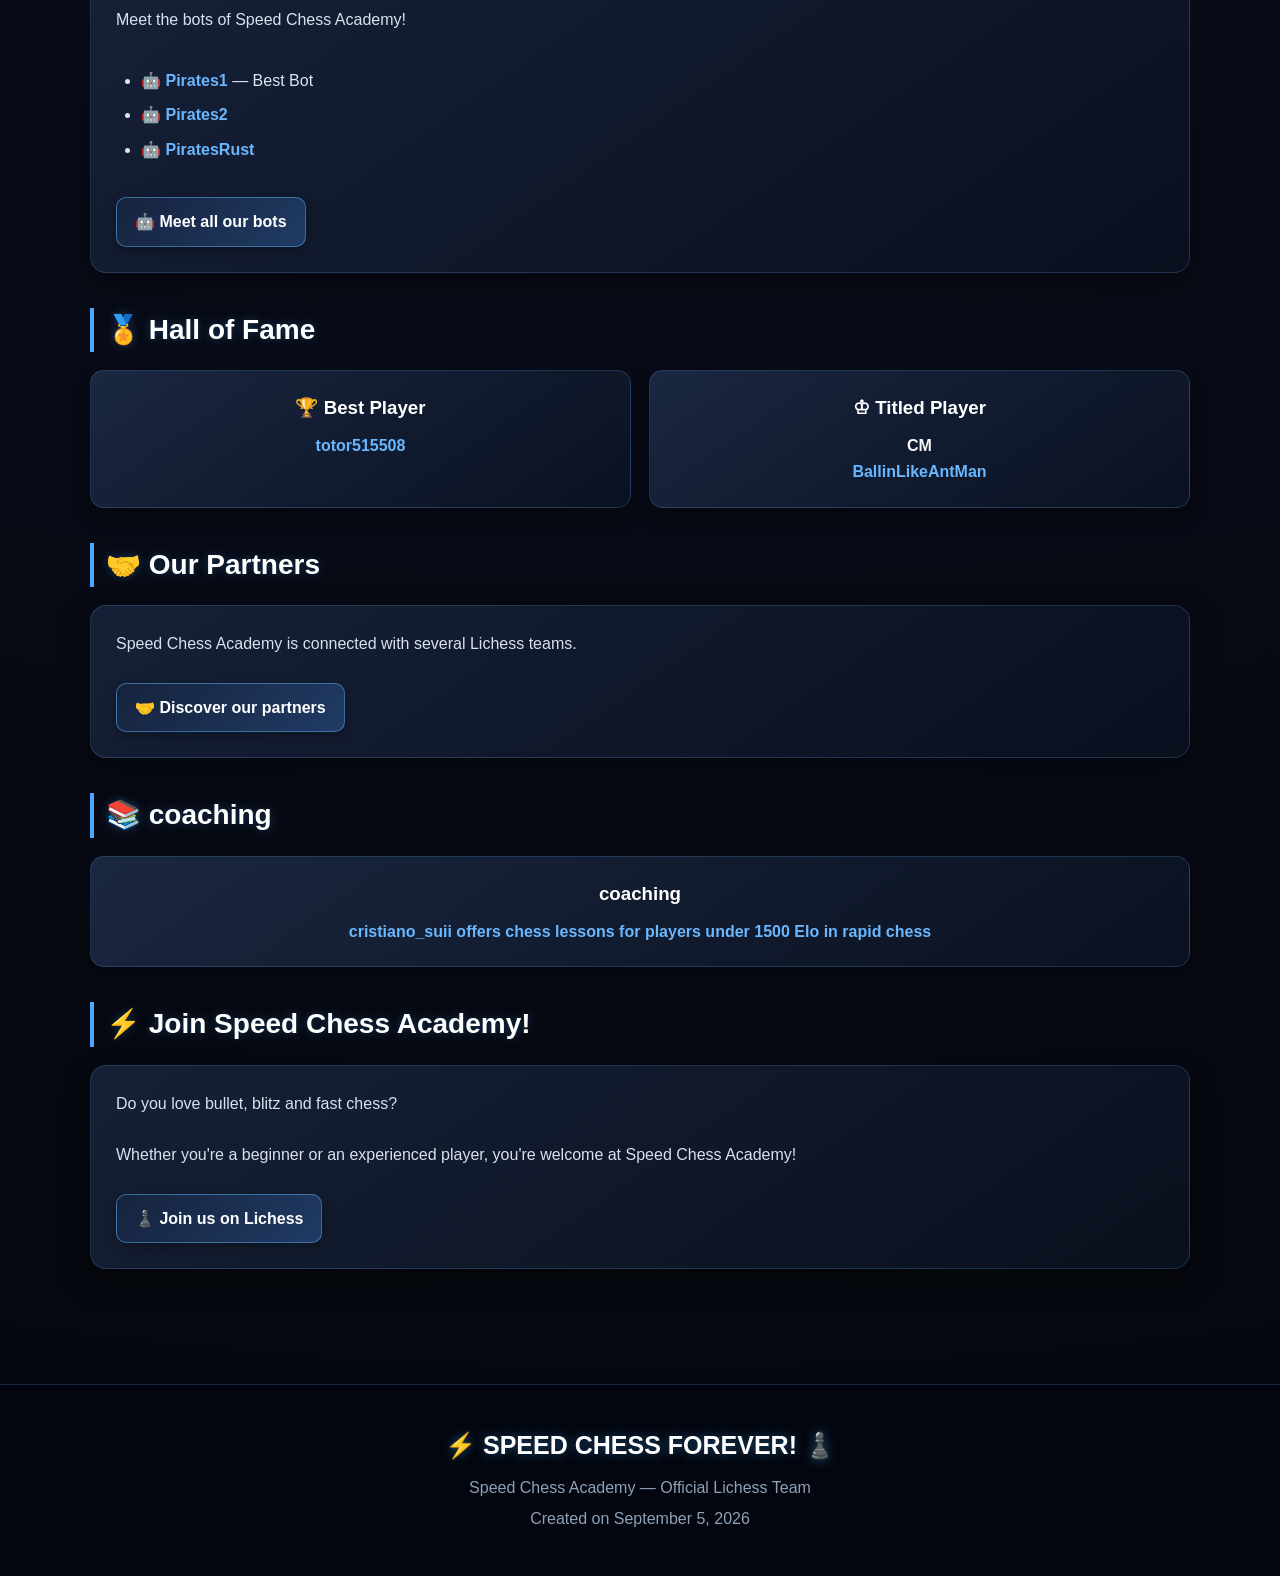
==== commit a3199c4f: "Add files via upload" ====
--- a/index.html
+++ b/index.html
@@ -294,6 +294,21 @@
         </div>
 
 
+        <div class="member">
+
+            <h3>🤖 BOT</h3>
+
+            <p>
+                <a class="study-link"
+                   href="https://lichess.org/@/Goats-Of-Bots"
+                   target="_blank"
+                   rel="noopener noreferrer">
+                    Goats-Of-bots
+                </a>
+            </p>
+
+        </div>
+
     </div>
 
 </section>
--- a/style.css
+++ b/style.css
@@ -514,20 +514,289 @@
   box-shadow: 0 6px 12px rgba(0, 0, 0, 0.15);
 }
 
-input,
-textarea,
-select {
-    background: #0b1020;
+/* =========================================
+   LICHESS MEMBERS
+   ========================================= */
+
+#membersList .members-grid {
+    display: grid;
+    grid-template-columns: repeat(
+        auto-fit,
+        minmax(240px, 1fr)
+    );
+    gap: 22px;
+    margin-top: 25px;
+}
+
+
+/* =========================================
+   MEMBER CARD
+   ========================================= */
+
+#membersList .member-card {
+    position: relative;
+
+    min-height: 210px;
+
+    padding: 28px 20px;
+
+    display: flex;
+    flex-direction: column;
+    align-items: center;
+    justify-content: center;
+
+    text-align: center;
+
+    background:
+        linear-gradient(
+            145deg,
+            rgba(27, 41, 67, 0.98),
+            rgba(8, 14, 28, 0.98)
+        );
+
+    border: 1px solid rgba(100, 180, 255, 0.25);
+
+    border-radius: 18px;
+
+    box-shadow:
+        0 8px 25px rgba(0, 0, 0, 0.35);
+
+    overflow: hidden;
+
+    transition:
+        transform 0.25s ease,
+        box-shadow 0.25s ease,
+        border-color 0.25s ease;
+}
+
+
+/* Ligne lumineuse en haut */
+
+#membersList .member-card::before {
+    content: "";
+
+    position: absolute;
+
+    top: 0;
+    left: 0;
+
+    width: 100%;
+    height: 4px;
+
+    background:
+        linear-gradient(
+            90deg,
+            #4da6ff,
+            #69b7ff,
+            #8b5cf6
+        );
+}
+
+
+/* Effet au survol */
+
+#membersList .member-card:hover {
+    transform: translateY(-7px);
+
+    border-color:
+        rgba(100, 190, 255, 0.55);
+
+    box-shadow:
+        0 15px 35px rgba(0, 0, 0, 0.5),
+        0 0 20px rgba(70, 160, 255, 0.12);
+}
+
+
+/* =========================================
+   AVATAR
+   ========================================= */
+
+#membersList .member-avatar {
+    width: 72px;
+    height: 72px;
+
+    margin-bottom: 15px;
+
+    display: flex;
+
+    align-items: center;
+    justify-content: center;
+
+    border-radius: 50%;
+
+    background:
+        linear-gradient(
+            135deg,
+            #2878c7,
+            #4da6ff
+        );
+
     color: #ffffff;
-    border: 1px solid rgba(100, 190, 255, 0.35);
-}
-
-input::placeholder,
-textarea::placeholder {
-    color: #8fa8c2;
-}
-
-select option {
-    background: #0b1020;
-    color: #ffffff;
+
+    font-size: 28px;
+
+    font-weight: bold;
+
+    box-shadow:
+        0 0 20px rgba(70, 170, 255, 0.3);
+
+    border: 2px solid rgba(150, 220, 255, 0.35);
+}
+
+
+/* =========================================
+   USERNAME
+   ========================================= */
+
+#membersList .member-name {
+    margin: 5px 0 12px;
+
+    color: #ffffff !important;
+
+    font-size: 20px;
+
+    font-weight: bold;
+
+    word-break: break-word;
+
+    text-shadow:
+        0 0 8px rgba(100, 190, 255, 0.2);
+}
+
+
+/* =========================================
+   LICHESS TITLE
+   ========================================= */
+
+#membersList .member-title {
+    display: inline-block;
+
+    margin-bottom: 14px;
+
+    padding: 4px 10px;
+
+    border-radius: 7px;
+
+    background:
+        rgba(100, 180, 255, 0.12);
+
+    border:
+        1px solid rgba(100, 180, 255, 0.25);
+
+    color: #69b7ff;
+
+    font-size: 12px;
+
+    font-weight: bold;
+}
+
+
+/* =========================================
+   PROFILE BUTTON
+   ========================================= */
+
+#membersList .member-profile {
+    display: inline-block;
+
+    padding: 9px 17px;
+
+    border-radius: 9px;
+
+    background:
+        linear-gradient(
+            135deg,
+            #1769aa,
+            #2878c7
+        );
+
+    color: #ffffff !important;
+
+    text-decoration: none !important;
+
+    font-size: 14px;
+
+    font-weight: bold;
+
+    border:
+        1px solid rgba(120, 200, 255, 0.3);
+
+    box-shadow:
+        0 4px 12px rgba(0, 0, 0, 0.25);
+
+    transition:
+        transform 0.2s ease,
+        box-shadow 0.2s ease,
+        background 0.2s ease;
+}
+
+
+#membersList .member-profile:hover {
+    transform: translateY(-2px);
+
+    background:
+        linear-gradient(
+            135deg,
+            #2587d1,
+            #3b9bea
+        );
+
+    box-shadow:
+        0 0 18px rgba(70, 170, 255, 0.35);
+}
+
+
+/* =========================================
+   LOADING
+   ========================================= */
+
+#membersList .loading-card {
+    text-align: center;
+}
+
+
+#membersList .loading-icon {
+    font-size: 42px;
+
+    margin-bottom: 10px;
+
+    animation: chess-loading 1s infinite alternate;
+}
+
+
+@keyframes chess-loading {
+    from {
+        transform: translateY(0);
+    }
+
+    to {
+        transform: translateY(-8px);
+    }
+}
+
+
+/* =========================================
+   ERROR
+   ========================================= */
+
+#membersList .error-card {
+    border-left:
+        4px solid #ff5c5c;
+
+    color: #ffb0b0;
+}
+
+
+/* =========================================
+   MOBILE
+   ========================================= */
+
+@media (max-width: 600px) {
+
+    #membersList .members-grid {
+        grid-template-columns: 1fr;
+    }
+
+    #membersList .member-card {
+        min-height: 190px;
+    }
 }
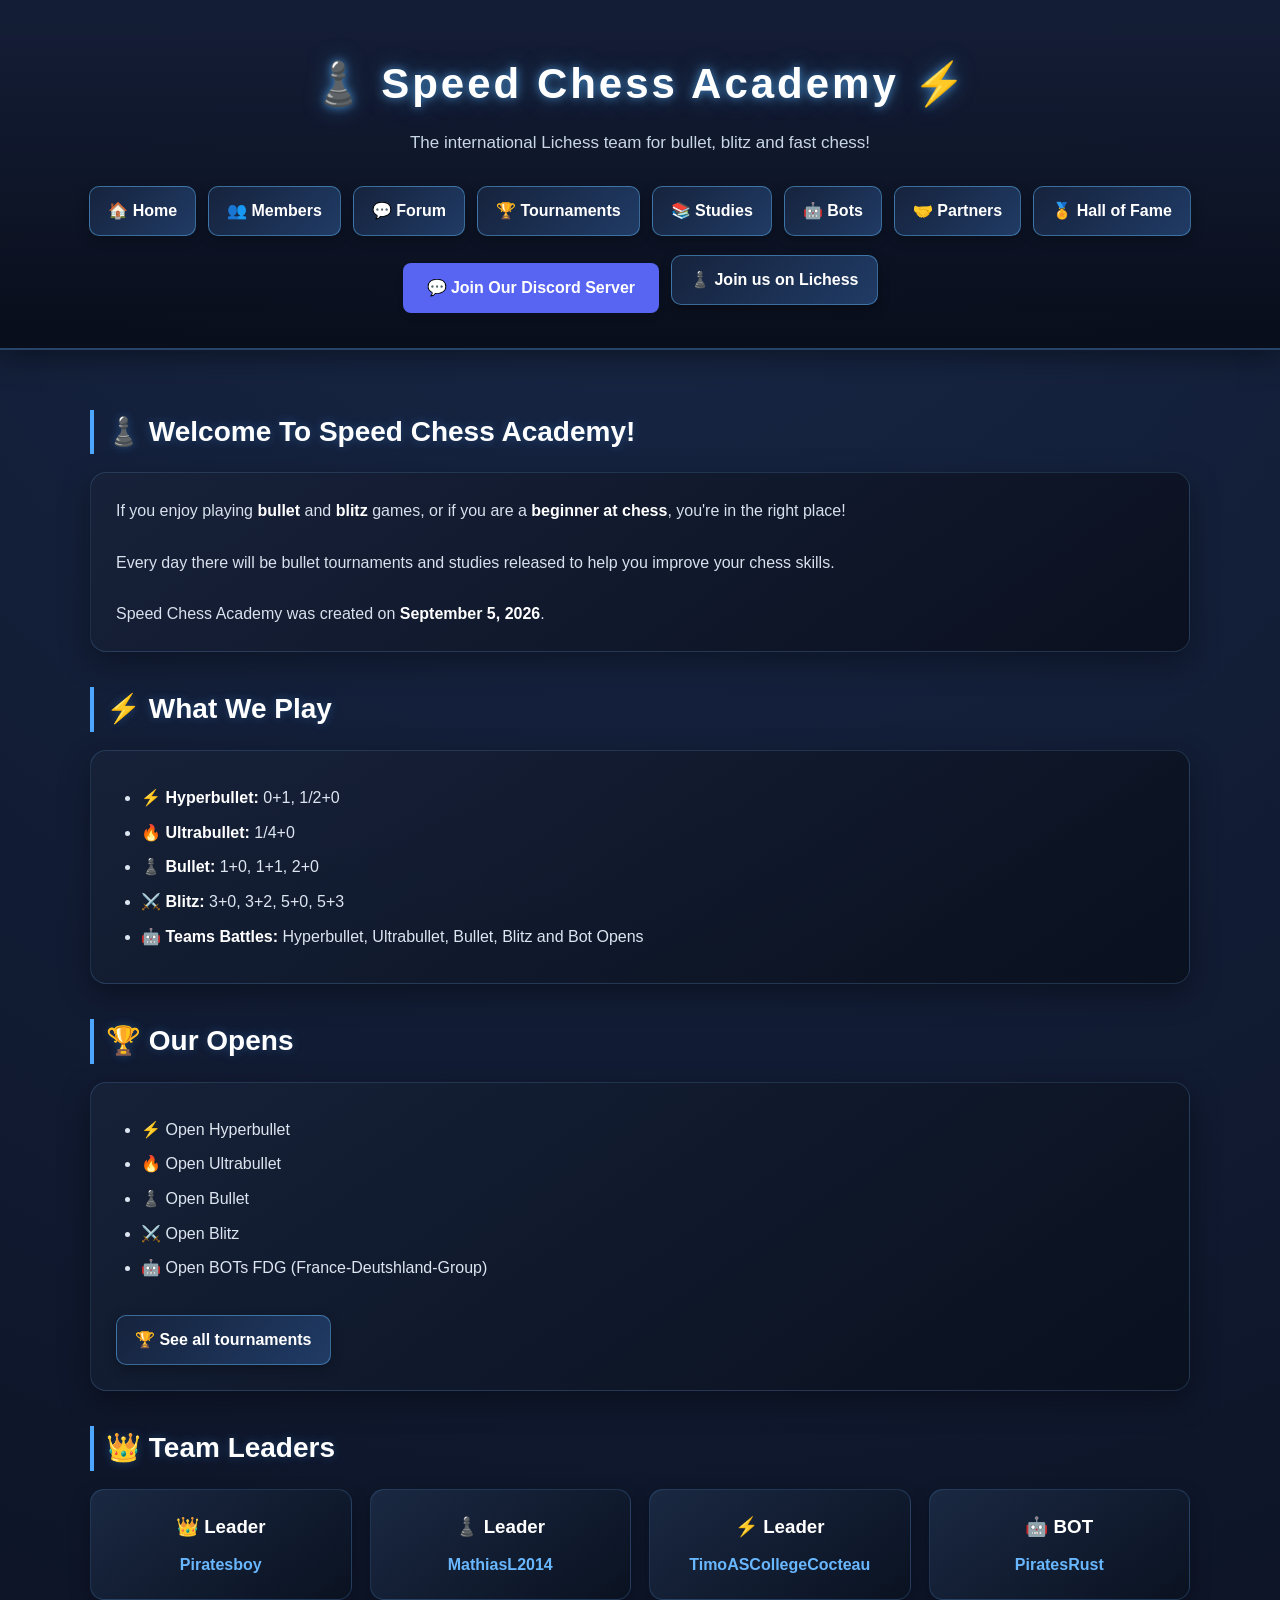
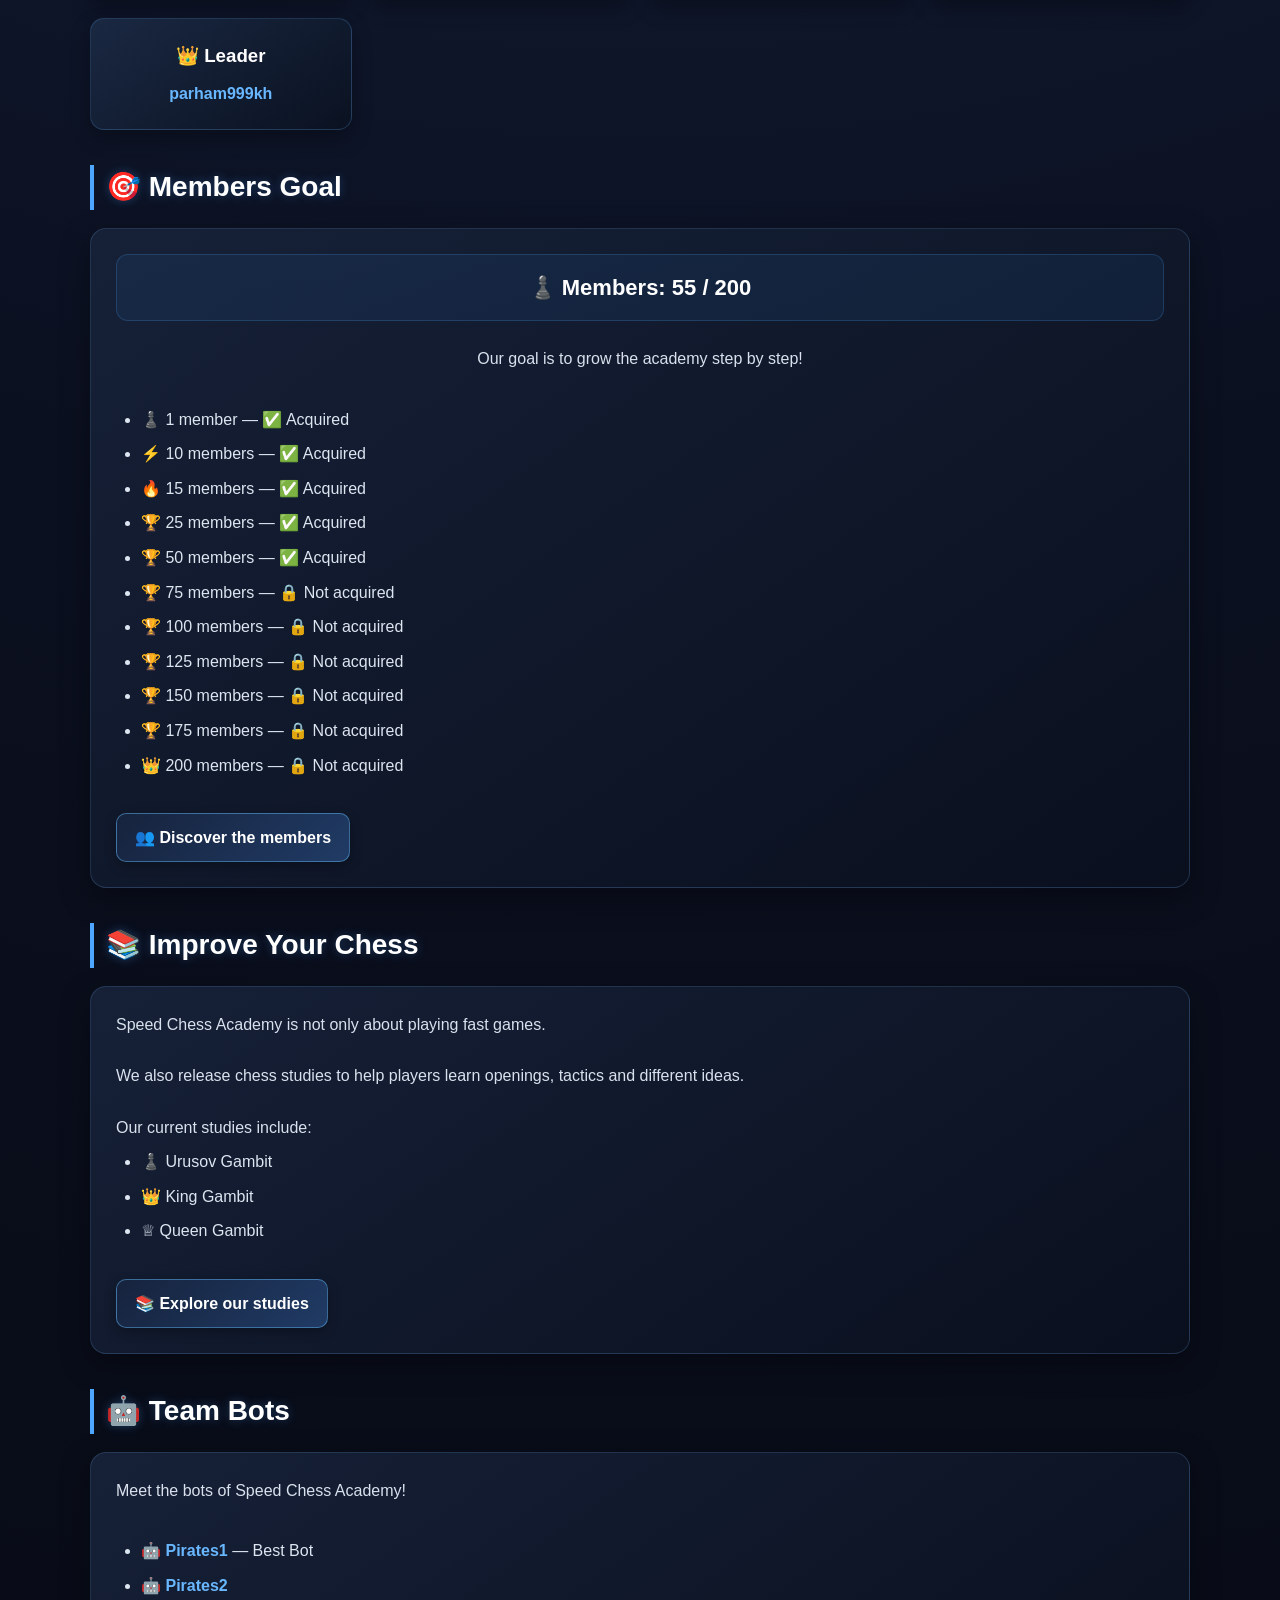
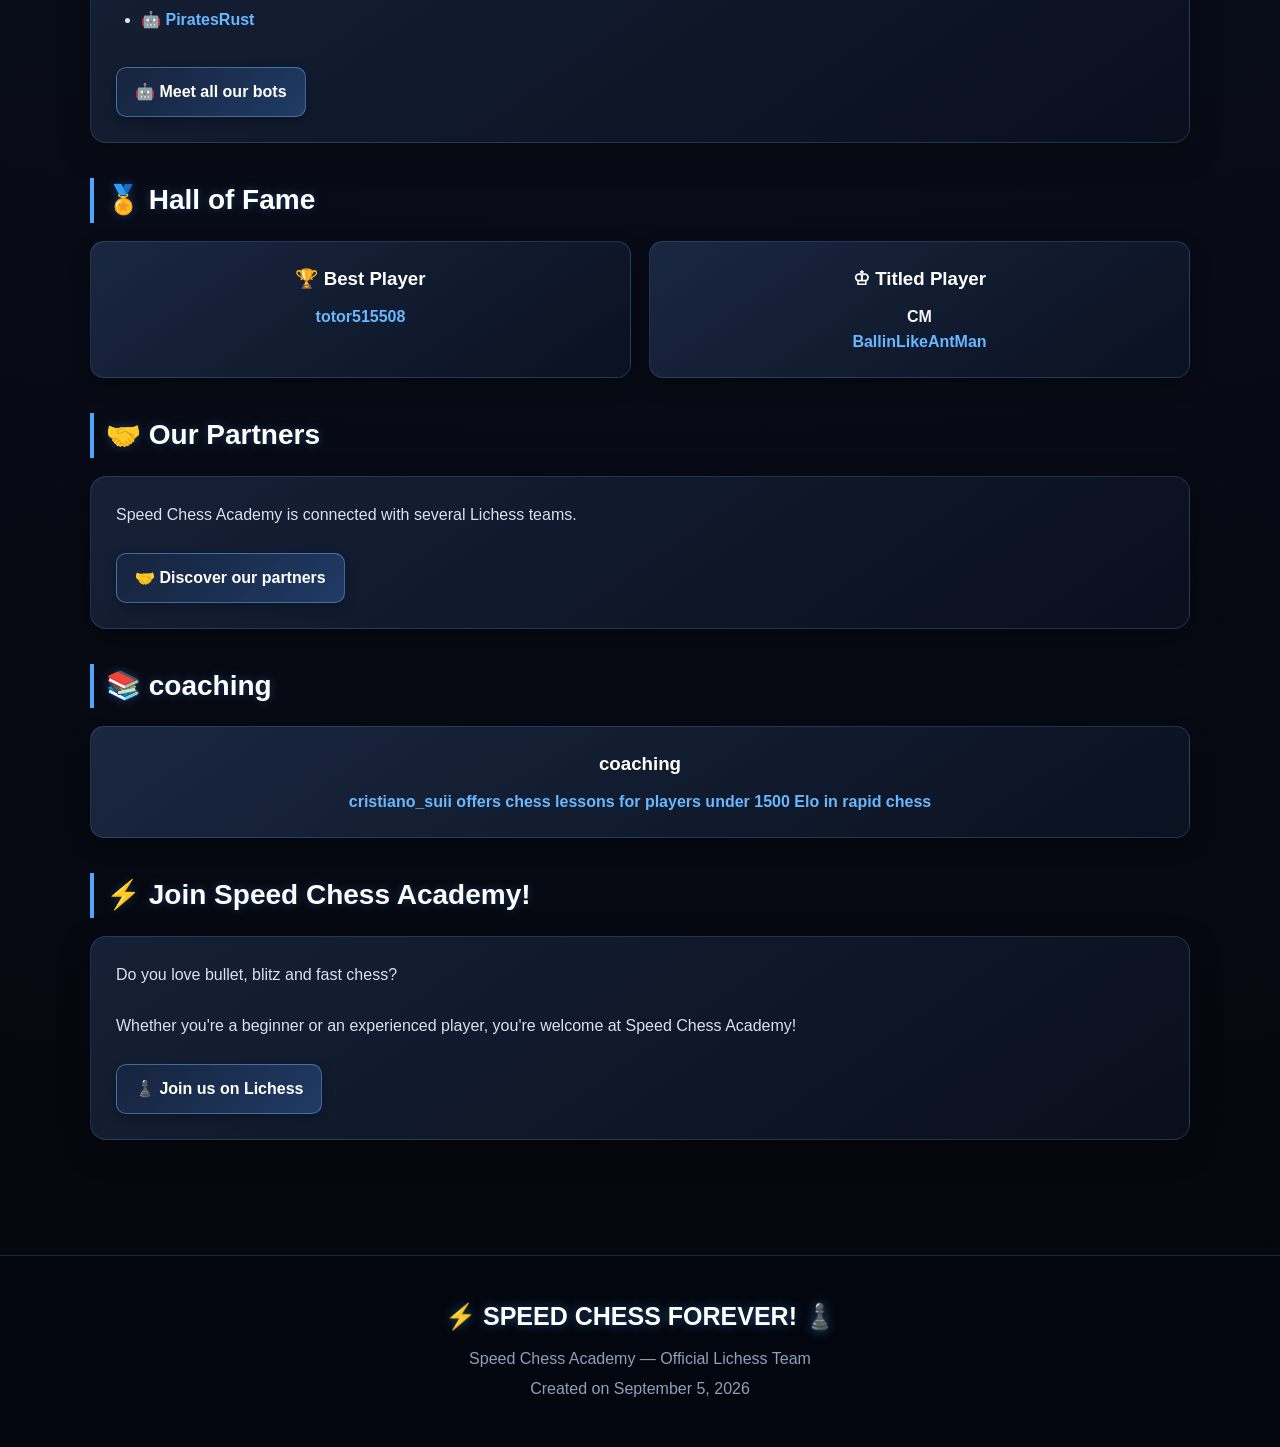
==== commit d4e619f1: "Add files via upload" ====
--- a/index.html
+++ b/index.html
@@ -294,21 +294,6 @@
         </div>
 
 
-        <div class="member">
-
-            <h3>🤖 BOT</h3>
-
-            <p>
-                <a class="study-link"
-                   href="https://lichess.org/@/Goats-Of-Bots"
-                   target="_blank"
-                   rel="noopener noreferrer">
-                    Goats-Of-bots
-                </a>
-            </p>
-
-        </div>
-
     </div>
 
 </section>
